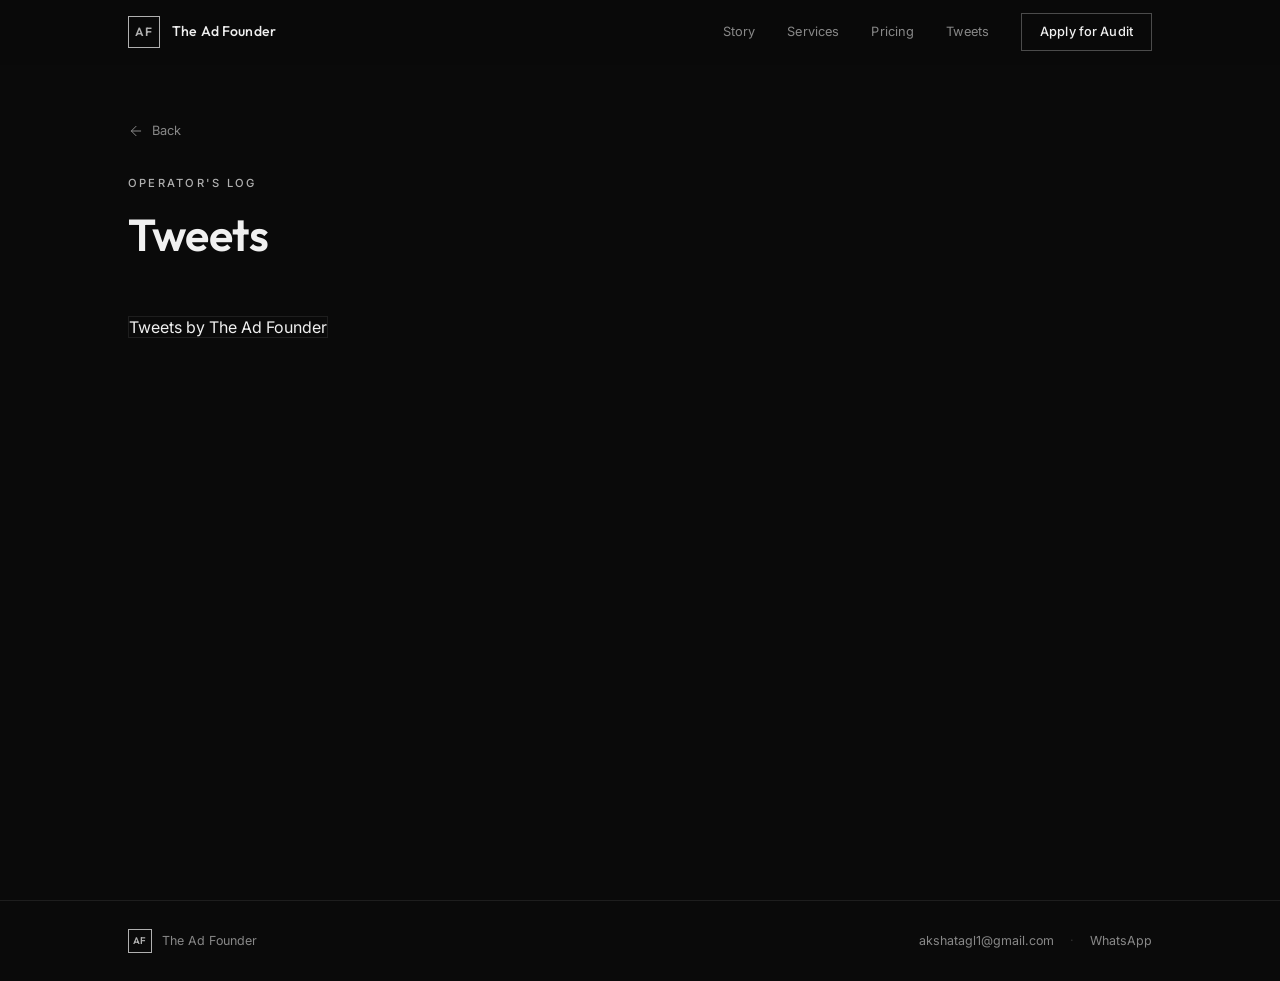
==== tweets.html @ 03f90452 "Add files via upload" ====
<!DOCTYPE html>
<html lang="en">
<head>
    <meta charset="UTF-8">
    <meta name="viewport" content="width=device-width, initial-scale=1.0">
    <title>Tweets — The Ad Founder</title>
    <meta name="description" content="Operator insights on Meta ads, D2C growth, and performance marketing — straight from the trenches.">
    <link rel="preconnect" href="https://fonts.googleapis.com">
    <link rel="preconnect" href="https://fonts.gstatic.com" crossorigin>
    <link href="https://fonts.googleapis.com/css2?family=Inter:wght@300;400;500;600;700&family=Outfit:wght@300;400;500;600;700&display=swap" rel="stylesheet">
    <link rel="stylesheet" href="style.css">
    <style>
        .tweets-page {
            min-height: 100vh;
            padding: 120px 0 100px;
        }

        .tweets-embed {
            max-width: 550px;
            margin-top: 52px;
        }

        .tweets-embed .twitter-timeline {
            border: 1px solid var(--black-border) !important;
        }

        .tweets-back {
            display: inline-flex;
            align-items: center;
            gap: 8px;
            font-size: 0.8rem;
            color: var(--white-muted);
            margin-bottom: 32px;
            transition: color 0.2s ease;
        }

        .tweets-back:hover {
            color: var(--white);
        }
    </style>
</head>
<body>

    <!-- Navigation -->
    <nav class="nav" id="nav">
        <div class="nav-container">
            <a href="index.html" class="nav-logo">
                <span class="logo-af">AF</span>
                <span class="logo-text">The Ad Founder</span>
            </a>
            <div class="nav-links" id="nav-links">
                <a href="index.html#founder">Story</a>
                <a href="index.html#services">Services</a>
                <a href="index.html#pricing">Pricing</a>
                <a href="tweets.html" class="active">Tweets</a>
                <a href="index.html#apply" class="nav-cta">Apply for Audit</a>
            </div>
            <button class="nav-toggle" id="nav-toggle" aria-label="Toggle menu">
                <span></span>
                <span></span>
                <span></span>
            </button>
        </div>
    </nav>

    <!-- Tweets Page -->
    <section class="tweets-page">
        <div class="container">
            <a href="index.html" class="tweets-back">
                <svg width="16" height="16" viewBox="0 0 24 24" fill="none" stroke="currentColor" stroke-width="1.5" stroke-linecap="round" stroke-linejoin="round"><path d="M19 12H5"/><path d="M12 19l-7-7 7-7"/></svg>
                Back
            </a>
            <p class="section-tag">Operator's Log</p>
            <h2 class="section-title">Tweets</h2>
            <div class="tweets-embed">
                <a class="twitter-timeline"
                   data-theme="dark"
                   data-chrome="noheader nofooter noborders transparent"
                   href="https://x.com/ads_by_founder">Tweets by The Ad Founder</a>
            </div>
        </div>
    </section>

    <!-- Footer -->
    <footer class="footer">
        <div class="container footer-inner">
            <div class="footer-left">
                <span class="logo-af logo-af-sm">AF</span>
                <span class="footer-brand">The Ad Founder</span>
            </div>
            <div class="footer-right">
                <a href="mailto:akshatagl1@gmail.com">akshatagl1@gmail.com</a>
                <span class="footer-divider">&middot;</span>
                <a href="https://wa.me/919910093404">WhatsApp</a>
            </div>
        </div>
    </footer>

    <script async src="https://platform.twitter.com/widgets.js" charset="utf-8"></script>
    <script>
        // Nav toggle (mobile)
        const navToggle = document.getElementById('nav-toggle');
        const navLinks = document.getElementById('nav-links');
        if (navToggle) {
            navToggle.addEventListener('click', () => {
                navToggle.classList.toggle('active');
                navLinks.classList.toggle('open');
            });
        }

        // Nav scroll effect
        window.addEventListener('scroll', () => {
            document.getElementById('nav').classList.toggle('scrolled', window.scrollY > 10);
        });
    </script>
</body>
</html>
---- style.css ----
/* ===== RESET & BASE ===== */
*, *::before, *::after {
    margin: 0;
    padding: 0;
    box-sizing: border-box;
}

:root {
    --black: #0a0a0a;
    --black-light: #111111;
    --black-card: #141414;
    --black-border: #1e1e1e;
    --silver: #b0b0b0;
    --silver-light: #d4d4d4;
    --white: #f0f0f0;
    --white-muted: #888888;
    --font-body: 'Inter', -apple-system, BlinkMacSystemFont, sans-serif;
    --font-display: 'Outfit', 'Inter', sans-serif;
}

html {
    scroll-behavior: smooth;
    -webkit-font-smoothing: antialiased;
    -moz-osx-font-smoothing: grayscale;
    overflow-x: hidden;
}

body {
    font-family: var(--font-body);
    background: var(--black);
    color: var(--white);
    line-height: 1.65;
    overflow-x: hidden;
}

a {
    color: inherit;
    text-decoration: none;
}

ul {
    list-style: none;
}

img {
    max-width: 100%;
    display: block;
}

.container {
    max-width: 1080px;
    margin: 0 auto;
    padding: 0 28px;
}

.text-silver {
    color: var(--silver);
}

/* ===== TYPOGRAPHY ===== */
.section-tag {
    font-family: var(--font-body);
    font-size: 0.7rem;
    font-weight: 500;
    letter-spacing: 0.2em;
    text-transform: uppercase;
    color: var(--silver);
    margin-bottom: 16px;
}

.section-title {
    font-family: var(--font-display);
    font-size: clamp(1.85rem, 4.5vw, 2.8rem);
    font-weight: 600;
    line-height: 1.2;
    letter-spacing: -0.01em;
    margin-bottom: 52px;
    color: var(--white);
    overflow-wrap: break-word;
}

.section-title br {
    display: none;
}

@media (min-width: 769px) {
    .section-title br {
        display: block;
    }
}

/* ===== NAVIGATION ===== */
.nav {
    position: fixed;
    top: 0;
    left: 0;
    right: 0;
    z-index: 1000;
    background: rgba(10, 10, 10, 0.85);
    backdrop-filter: blur(24px);
    -webkit-backdrop-filter: blur(24px);
    border-bottom: 1px solid transparent;
    transition: border-color 0.3s ease;
}

.nav.scrolled {
    border-bottom-color: var(--black-border);
}

.nav-container {
    max-width: 1080px;
    margin: 0 auto;
    padding: 0 28px;
    height: 64px;
    display: flex;
    align-items: center;
    justify-content: space-between;
}

.nav-logo {
    display: flex;
    align-items: center;
    gap: 12px;
}

.logo-af {
    display: inline-flex;
    align-items: center;
    justify-content: center;
    width: 32px;
    height: 32px;
    border: 1px solid var(--silver);
    font-family: var(--font-display);
    font-size: 0.75rem;
    font-weight: 600;
    letter-spacing: 0.05em;
    color: var(--silver);
}

.logo-text {
    font-family: var(--font-display);
    font-size: 0.88rem;
    font-weight: 500;
    letter-spacing: 0.01em;
    color: var(--white);
}

.nav-links {
    display: flex;
    align-items: center;
    gap: 32px;
}

.nav-links a {
    font-size: 0.8rem;
    font-weight: 400;
    color: var(--white-muted);
    transition: color 0.2s ease;
    letter-spacing: 0.01em;
}

.nav-links a:hover {
    color: var(--white);
}

.nav-cta {
    padding: 7px 18px !important;
    border: 1px solid rgba(176, 176, 176, 0.4);
    color: var(--white) !important;
    font-weight: 500 !important;
    transition: all 0.2s ease !important;
}

.nav-cta:hover {
    background: var(--white);
    color: var(--black) !important;
    border-color: var(--white) !important;
}

.nav-toggle {
    display: none;
    flex-direction: column;
    gap: 5px;
    background: none;
    border: none;
    cursor: pointer;
    padding: 4px;
}

.nav-toggle span {
    display: block;
    width: 20px;
    height: 1.5px;
    background: var(--white);
    transition: all 0.3s ease;
}

/* ===== HERO ===== */
.hero {
    min-height: 100vh;
    display: flex;
    align-items: center;
    padding: 120px 0 100px;
    position: relative;
}

.hero::before {
    content: '';
    position: absolute;
    top: 0;
    left: 50%;
    transform: translateX(-50%);
    width: 600px;
    height: 600px;
    background: radial-gradient(circle, rgba(176, 176, 176, 0.025) 0%, transparent 70%);
    pointer-events: none;
}

.hero::after {
    content: '';
    position: absolute;
    top: var(--glow-y, -200px);
    left: var(--glow-x, -200px);
    width: 400px;
    height: 400px;
    background: radial-gradient(circle, rgba(176, 176, 176, 0.04) 0%, transparent 60%);
    transform: translate(-50%, -50%);
    pointer-events: none;
    transition: opacity 0.3s ease;
    opacity: 0.6;
}

.hero-container {
    width: 100%;
    max-width: 1080px;
    margin: 0 auto;
    padding: 0 28px;
}

.hero-tag {
    font-family: var(--font-body);
    font-size: 0.7rem;
    font-weight: 500;
    letter-spacing: 0.25em;
    text-transform: uppercase;
    color: var(--silver);
    margin-bottom: 28px;
}

.hero-title {
    font-family: var(--font-display);
    font-size: clamp(2.2rem, 5.5vw, 3.8rem);
    font-weight: 600;
    line-height: 1.15;
    letter-spacing: -0.015em;
    margin-bottom: 24px;
    color: var(--white);
    overflow-wrap: break-word;
}

.hero-title br {
    display: none;
}

@media (min-width: 769px) {
    .hero-title br {
        display: block;
    }
}

.hero-sub {
    font-size: 1.05rem;
    line-height: 1.75;
    color: var(--white-muted);
    max-width: 540px;
    width: 100%;
    margin-bottom: 52px;
    overflow-wrap: break-word;
}

.hero-stats {
    display: flex;
    align-items: center;
    gap: 32px;
    margin-bottom: 52px;
    flex-wrap: wrap;
}

.stat {
    display: flex;
    flex-direction: column;
}

.stat-number {
    font-family: var(--font-display);
    font-size: 2rem;
    font-weight: 600;
    color: var(--silver-light);
    line-height: 1;
    letter-spacing: -0.02em;
}

.stat-label {
    font-size: 0.72rem;
    color: var(--white-muted);
    margin-top: 6px;
    letter-spacing: 0.02em;
}

.stat-divider {
    width: 1px;
    height: 36px;
    background: var(--black-border);
}

/* ===== BUTTONS ===== */
.btn {
    display: inline-block;
    font-family: var(--font-body);
    font-size: 0.85rem;
    font-weight: 500;
    letter-spacing: 0.015em;
    cursor: pointer;
    transition: all 0.25s ease;
}

.btn-primary {
    padding: 13px 32px;
    background: var(--white);
    color: var(--black);
    border: none;
}

.btn-primary:hover {
    background: var(--silver-light);
    transform: translateY(-1px);
}

.btn-large {
    padding: 16px 44px;
    font-size: 0.9rem;
}

/* ===== FOUNDER ===== */
.founder {
    padding: 148px 0;
    border-top: 1px solid var(--black-border);
}

.founder-grid {
    display: grid;
    grid-template-columns: 300px 1fr;
    gap: 72px;
    align-items: start;
}

.founder-photo-wrap {
    position: sticky;
    top: 96px;
}

.founder-photo {
    width: 100%;
    aspect-ratio: 3 / 4;
    overflow: hidden;
    border: 1px solid var(--black-border);
    background: var(--black-card);
}

.founder-photo img {
    width: 100%;
    height: 100%;
    object-fit: cover;
    object-position: center top;
    filter: grayscale(30%) contrast(1.05);
}

.founder-name-card {
    margin-top: 20px;
    display: flex;
    flex-direction: column;
    gap: 3px;
}

.founder-name {
    font-family: var(--font-display);
    font-size: 1rem;
    font-weight: 600;
    color: var(--white);
}

.founder-label {
    font-size: 0.72rem;
    color: var(--white-muted);
    letter-spacing: 0.03em;
}

.founder-text {
    padding-top: 4px;
}

.founder-text p {
    font-size: 0.95rem;
    color: var(--white-muted);
    line-height: 1.85;
    margin-bottom: 22px;
    max-width: 520px;
}

.founder-text p:last-of-type {
    margin-bottom: 0;
}

.founder-closing {
    color: var(--silver-light) !important;
    font-weight: 500;
}

/* ===== SERVICES ===== */
.services {
    padding: 148px 0;
    border-top: 1px solid var(--black-border);
}

.services-grid {
    display: grid;
    grid-template-columns: repeat(3, 1fr);
    gap: 20px;
}

.service-card {
    padding: 36px 28px;
    border: 1px solid var(--black-border);
    background: var(--black-card);
    transition: border-color 0.3s ease;
    display: flex;
    flex-direction: column;
}

.service-card:hover {
    border-color: rgba(176, 176, 176, 0.2);
}

.service-num {
    font-family: var(--font-display);
    font-size: 0.8rem;
    font-weight: 500;
    color: var(--silver);
    margin-bottom: 20px;
    letter-spacing: 0.05em;
}

.service-title {
    font-family: var(--font-display);
    font-size: 1.15rem;
    font-weight: 600;
    margin-bottom: 20px;
    color: var(--white);
    letter-spacing: -0.01em;
}

.service-list {
    flex: 1;
    margin-bottom: 20px;
}

.service-list li {
    font-size: 0.85rem;
    color: var(--white-muted);
    padding: 7px 0;
    border-bottom: 1px solid rgba(255, 255, 255, 0.03);
    padding-left: 14px;
    position: relative;
    line-height: 1.5;
}

.service-list li::before {
    content: '';
    position: absolute;
    left: 0;
    top: 50%;
    width: 3px;
    height: 3px;
    border-radius: 50%;
    background: var(--silver);
    opacity: 0.4;
}

.service-list li:last-child {
    border-bottom: none;
}

.service-note {
    font-size: 0.8rem;
    color: var(--silver);
    font-style: italic;
    padding-top: 16px;
    border-top: 1px solid var(--black-border);
    line-height: 1.55;
}

/* ===== WHY ME ===== */
.why {
    padding: 148px 0;
    border-top: 1px solid var(--black-border);
}

.why-grid {
    display: grid;
    grid-template-columns: 1fr 1fr;
    gap: 20px;
}

.why-card {
    padding: 32px 28px;
    border: 1px solid var(--black-border);
    background: var(--black-card);
    transition: border-color 0.3s ease;
}

.why-card:hover {
    border-color: rgba(176, 176, 176, 0.2);
}

.why-icon {
    color: var(--silver);
    margin-bottom: 16px;
    opacity: 0.7;
}

.why-card h3 {
    font-family: var(--font-display);
    font-size: 1.05rem;
    font-weight: 600;
    margin-bottom: 10px;
    color: var(--white);
    letter-spacing: -0.01em;
}

.why-card p {
    font-size: 0.88rem;
    color: var(--white-muted);
    line-height: 1.7;
}

/* ===== PROCESS ===== */
.process {
    padding: 148px 0;
    border-top: 1px solid var(--black-border);
}

.process-grid {
    display: grid;
    grid-template-columns: 1fr auto 1fr auto 1fr auto 1fr;
    gap: 0;
    align-items: start;
}

.process-step {
    padding: 32px 24px;
    border: 1px solid var(--black-border);
    background: var(--black-card);
    transition: border-color 0.3s ease;
}

.process-step:hover {
    border-color: rgba(176, 176, 176, 0.2);
}

.process-num {
    font-family: var(--font-display);
    font-size: 0.75rem;
    font-weight: 500;
    color: var(--silver);
    margin-bottom: 16px;
    letter-spacing: 0.05em;
}

.process-step h3 {
    font-family: var(--font-display);
    font-size: 1.05rem;
    font-weight: 600;
    margin-bottom: 10px;
    color: var(--white);
    letter-spacing: -0.01em;
}

.process-step p {
    font-size: 0.85rem;
    color: var(--white-muted);
    line-height: 1.7;
}

.process-connector {
    width: 32px;
    display: flex;
    align-items: center;
    justify-content: center;
    align-self: center;
    position: relative;
}

.process-connector::after {
    content: '';
    width: 100%;
    height: 1px;
    background: var(--silver);
    opacity: 0.3;
}

/* ===== PRICING ===== */
.pricing {
    padding: 148px 0;
    border-top: 1px solid var(--black-border);
}

.pricing-sub {
    font-size: 0.9rem;
    color: var(--white-muted);
    margin-top: -36px;
    margin-bottom: 52px;
    max-width: 560px;
    line-height: 1.75;
}

.pricing-table-wrap {
    border: 1px solid var(--black-border);
    background: var(--black-card);
    overflow: hidden;
    margin-bottom: 20px;
}

.pricing-table {
    width: 100%;
    border-collapse: collapse;
}

.pricing-table th {
    text-align: left;
    padding: 18px 28px;
    font-size: 0.7rem;
    font-weight: 500;
    letter-spacing: 0.15em;
    text-transform: uppercase;
    color: var(--silver);
    background: rgba(255, 255, 255, 0.015);
    border-bottom: 1px solid var(--black-border);
}

.pricing-table td {
    padding: 18px 28px;
    font-size: 0.9rem;
    color: var(--white-muted);
    border-bottom: 1px solid rgba(255, 255, 255, 0.025);
}

.pricing-table tr:last-child td {
    border-bottom: none;
}

.pricing-table td strong {
    color: var(--white);
    font-weight: 600;
}

.fee-note {
    font-size: 0.78rem;
    color: var(--white-muted);
    opacity: 0.6;
    margin-left: 4px;
}

.pricing-includes {
    font-size: 0.82rem;
    color: var(--silver);
    font-style: italic;
}

/* ===== FIT ===== */
.fit {
    padding: 148px 0;
    border-top: 1px solid var(--black-border);
}

.fit-grid {
    display: grid;
    grid-template-columns: 1fr 1fr;
    gap: 20px;
}

.fit-col {
    padding: 36px 28px;
    border: 1px solid var(--black-border);
    background: var(--black-card);
}

.fit-heading {
    font-family: var(--font-display);
    font-size: 1.05rem;
    font-weight: 600;
    margin-bottom: 20px;
    color: var(--white);
    letter-spacing: -0.01em;
}

.fit-yes .fit-heading {
    color: var(--silver-light);
}

.fit-col ul li {
    font-size: 0.88rem;
    color: var(--white-muted);
    padding: 9px 0;
    padding-left: 20px;
    position: relative;
    border-bottom: 1px solid rgba(255, 255, 255, 0.025);
    line-height: 1.55;
}

.fit-col ul li:last-child {
    border-bottom: none;
}

.fit-yes ul li::before {
    content: '';
    position: absolute;
    left: 2px;
    top: 16px;
    width: 6px;
    height: 3px;
    border-left: 1.5px solid var(--silver);
    border-bottom: 1.5px solid var(--silver);
    transform: rotate(-45deg);
}

.fit-no ul li::before {
    content: '';
    position: absolute;
    left: 2px;
    top: 17px;
    width: 8px;
    height: 1px;
    background: var(--white-muted);
    opacity: 0.3;
}

/* ===== VIDEO ===== */
.video {
    padding: 148px 0;
    border-top: 1px solid var(--black-border);
}

.video-wrap {
    margin-bottom: 56px;
    display: flex;
    justify-content: center;
}

.video-embed {
    width: 100%;
    max-width: 400px;
    aspect-ratio: 9 / 16;
    border: 1px solid var(--black-border);
    background: var(--black-card);
    overflow: hidden;
}

.video-embed iframe {
    width: 100%;
    height: 100%;
    display: block;
}

.video-levers {
    display: grid;
    grid-template-columns: repeat(3, 1fr);
    gap: 20px;
}

.video-lever {
    display: flex;
    gap: 16px;
    padding: 28px 24px;
    border: 1px solid var(--black-border);
    background: var(--black-card);
    transition: border-color 0.3s ease;
}

.video-lever:hover {
    border-color: rgba(176, 176, 176, 0.2);
}

.video-lever-num {
    font-family: var(--font-display);
    font-size: 0.75rem;
    font-weight: 500;
    color: var(--silver);
    letter-spacing: 0.05em;
    flex-shrink: 0;
    padding-top: 2px;
}

.video-lever h3 {
    font-family: var(--font-display);
    font-size: 0.95rem;
    font-weight: 600;
    color: var(--white);
    margin-bottom: 6px;
    letter-spacing: -0.01em;
}

.video-lever p {
    font-size: 0.82rem;
    color: var(--white-muted);
    line-height: 1.6;
}

/* ===== APPLY FORM ===== */
.apply {
    padding: 148px 0;
    border-top: 1px solid var(--black-border);
    position: relative;
}

.apply-sub {
    font-size: 0.9rem;
    color: var(--white-muted);
    margin-top: -36px;
    margin-bottom: 52px;
    max-width: 560px;
    line-height: 1.75;
}

.apply-form {
    max-width: 640px;
    margin-bottom: 52px;
}

.form-row {
    display: grid;
    grid-template-columns: 1fr 1fr;
    gap: 20px;
    margin-bottom: 20px;
}

.form-group {
    display: flex;
    flex-direction: column;
    gap: 8px;
}

.form-full {
    margin-bottom: 20px;
}

.form-half {
    max-width: 310px;
    margin-bottom: 28px;
}

.form-group label {
    font-size: 0.8rem;
    font-weight: 500;
    color: var(--silver-light);
    letter-spacing: 0.01em;
}

.required {
    color: var(--silver);
    opacity: 0.6;
}

.form-group input,
.form-group select,
.form-group textarea {
    font-family: var(--font-body);
    font-size: 0.88rem;
    color: var(--white);
    background: var(--black-card);
    border: 1px solid var(--black-border);
    padding: 12px 16px;
    outline: none;
    transition: border-color 0.2s ease;
    -webkit-appearance: none;
    border-radius: 0;
}

.form-group input::placeholder,
.form-group textarea::placeholder {
    color: var(--white-muted);
    opacity: 0.4;
}

.form-group input:focus,
.form-group select:focus,
.form-group textarea:focus {
    border-color: var(--silver);
}

.form-group select {
    cursor: pointer;
    background-image: url("data:image/svg+xml,%3Csvg width='10' height='6' viewBox='0 0 10 6' fill='none' xmlns='http://www.w3.org/2000/svg'%3E%3Cpath d='M1 1l4 4 4-4' stroke='%23888888' stroke-width='1.5' stroke-linecap='round' stroke-linejoin='round'/%3E%3C/svg%3E");
    background-repeat: no-repeat;
    background-position: right 16px center;
    padding-right: 40px;
}

.form-group select option {
    background: var(--black-card);
    color: var(--white);
}

.form-group textarea {
    resize: vertical;
    min-height: 80px;
    line-height: 1.6;
}

.form-submit {
    border: none;
    font-family: var(--font-body);
    width: auto;
}

.form-submit:disabled {
    opacity: 0.5;
    cursor: not-allowed;
    transform: none !important;
}

/* Error state */
.form-errors {
    max-width: 640px;
    padding: 16px 20px;
    margin-bottom: 20px;
    border: 1px solid #6b2b2b;
    background: #1a0a0a;
    border-radius: 4px;
}

.form-errors p {
    color: #e8a0a0;
    font-size: 0.88rem;
    line-height: 1.7;
    margin: 0;
}

/* Success state */
.form-success {
    max-width: 640px;
    padding: 56px 36px;
    border: 1px solid var(--black-border);
    background: var(--black-card);
    text-align: center;
    margin-bottom: 52px;
}

.success-icon {
    color: var(--silver-light);
    margin-bottom: 20px;
}

.form-success h3 {
    font-family: var(--font-display);
    font-size: 1.3rem;
    font-weight: 600;
    color: var(--white);
    margin-bottom: 10px;
}

.form-success p {
    font-size: 0.9rem;
    color: var(--white-muted);
    line-height: 1.7;
}

.apply-steps {
    display: flex;
    gap: 40px;
    margin-bottom: 8px;
}

.cta-step {
    display: flex;
    align-items: center;
    gap: 10px;
    font-size: 0.8rem;
    color: var(--white-muted);
}

.cta-step-num {
    display: inline-flex;
    align-items: center;
    justify-content: center;
    width: 22px;
    height: 22px;
    border: 1px solid var(--black-border);
    font-family: var(--font-display);
    font-size: 0.68rem;
    font-weight: 500;
    color: var(--silver);
    flex-shrink: 0;
}

.cta-note {
    font-size: 0.75rem;
    color: var(--white-muted);
    opacity: 0.45;
    margin-top: 28px;
}

/* ===== FOOTER ===== */
.footer {
    padding: 28px 0;
    border-top: 1px solid var(--black-border);
}

.footer-inner {
    display: flex;
    align-items: center;
    justify-content: space-between;
}

.footer-left {
    display: flex;
    align-items: center;
    gap: 10px;
}

.logo-af-sm {
    width: 24px;
    height: 24px;
    font-size: 0.6rem;
}

.footer-brand {
    font-size: 0.78rem;
    color: var(--white-muted);
}

.footer-right {
    display: flex;
    align-items: center;
    gap: 16px;
    font-size: 0.78rem;
    color: var(--white-muted);
}

.footer-right a {
    transition: color 0.2s ease;
}

.footer-right a:hover {
    color: var(--white);
}

.footer-divider {
    opacity: 0.3;
}

/* ===== ANIMATIONS ===== */

/* Fade up (default for most elements) */
.fade-up {
    opacity: 0;
    transform: translateY(28px);
    transition: opacity 0.7s cubic-bezier(0.16, 1, 0.3, 1), transform 0.7s cubic-bezier(0.16, 1, 0.3, 1);
}

.fade-up.visible {
    opacity: 1;
    transform: translateY(0);
}

/* Hero line-by-line reveal */
.hero-line {
    display: inline-block;
    opacity: 0;
    transform: translateY(40px);
    transition: opacity 0.8s cubic-bezier(0.16, 1, 0.3, 1), transform 0.8s cubic-bezier(0.16, 1, 0.3, 1);
}

.hero-line.visible {
    opacity: 1;
    transform: translateY(0);
}

/* Founder photo curtain reveal */
.founder-photo {
    clip-path: inset(100% 0 0 0);
    transition: clip-path 1.2s cubic-bezier(0.16, 1, 0.3, 1);
}

.founder-photo.revealed,
.founder-photo.no-animate {
    clip-path: inset(0 0 0 0);
}

/* Card hover lift + glow */
.service-card,
.why-card,
.process-step,
.fit-col,
.video-lever {
    transition: border-color 0.3s ease, transform 0.3s ease, box-shadow 0.3s ease;
}

.service-card:hover,
.why-card:hover,
.process-step:hover,
.video-lever:hover {
    transform: translateY(-3px);
    box-shadow: 0 8px 32px rgba(0, 0, 0, 0.3);
}

/* Process connector draw-in */
.process-connector::after {
    transform: scaleX(0);
    transform-origin: left;
    transition: transform 0.6s cubic-bezier(0.16, 1, 0.3, 1);
}

.process-connector.drawn::after {
    transform: scaleX(1);
}


/* Stat number glow on count */
.stat-number {
    transition: color 0.3s ease;
}

.stat-number.counted {
    color: var(--white);
    text-shadow: 0 0 20px rgba(212, 212, 212, 0.15);
    transition: color 0.6s ease, text-shadow 1.5s ease;
}

/* Button hover ripple */
.btn-primary {
    position: relative;
    overflow: hidden;
}

.btn-primary::after {
    content: '';
    position: absolute;
    top: 50%;
    left: 50%;
    width: 0;
    height: 0;
    background: rgba(176, 176, 176, 0.3);
    border-radius: 50%;
    transform: translate(-50%, -50%);
    transition: width 0.5s ease, height 0.5s ease, opacity 0.5s ease;
    opacity: 0;
}

.btn-primary:hover::after {
    width: 300px;
    height: 300px;
    opacity: 1;
}

/* Pricing table row highlight on hover */
.pricing-table tbody tr {
    transition: background 0.2s ease;
}

.pricing-table tbody tr:hover {
    background: rgba(255, 255, 255, 0.015);
}

/* Nav logo subtle hover */
.nav-logo .logo-af {
    transition: border-color 0.3s ease, color 0.3s ease;
}

.nav-logo:hover .logo-af {
    border-color: var(--white);
    color: var(--white);
}

/* ===== RESPONSIVE ===== */
@media (max-width: 768px) {
    .nav-links {
        position: fixed;
        top: 0;
        right: -100%;
        width: 280px;
        height: 100vh;
        background: var(--black-light);
        flex-direction: column;
        align-items: flex-start;
        padding: 100px 28px 28px;
        gap: 20px;
        transition: right 0.3s ease;
        border-left: 1px solid var(--black-border);
    }

    .nav-links.open {
        right: 0;
    }

    .nav-toggle {
        display: flex;
    }

    .nav-toggle.active span:nth-child(1) {
        transform: rotate(45deg) translate(4px, 4px);
    }

    .nav-toggle.active span:nth-child(2) {
        opacity: 0;
    }

    .nav-toggle.active span:nth-child(3) {
        transform: rotate(-45deg) translate(4px, -4px);
    }

    .hero {
        min-height: auto;
        padding: 120px 0 72px;
    }

    .hero-title {
        font-size: clamp(1.8rem, 7.5vw, 2.6rem);
    }

    .hero-stats {
        gap: 20px;
    }

    .stat-number {
        font-size: 1.5rem;
    }

    .stat-divider {
        height: 28px;
    }

    .founder-grid {
        grid-template-columns: 1fr;
        gap: 40px;
    }

    .founder-photo-wrap {
        position: static;
        max-width: 260px;
    }

    .founder-text p {
        max-width: 100%;
    }

    .services-grid {
        grid-template-columns: 1fr;
    }

    .why-grid {
        grid-template-columns: 1fr;
    }

    .process-grid {
        grid-template-columns: 1fr;
        gap: 12px;
    }

    .process-connector {
        width: auto;
        height: 12px;
    }

    .process-connector::after {
        width: 1px;
        height: 100%;
        transform-origin: top;
    }

    .fit-grid {
        grid-template-columns: 1fr;
    }

    .video-levers {
        grid-template-columns: 1fr;
    }

    .pricing-table th,
    .pricing-table td {
        padding: 14px 18px;
        font-size: 0.85rem;
    }

    .footer-inner {
        flex-direction: column;
        gap: 14px;
        text-align: center;
    }

    .section-title {
        margin-bottom: 36px;
    }

    .founder,
    .services,
    .why,
    .process,
    .pricing,
    .fit,
    .video,
    .apply {
        padding: 96px 0;
    }

    .form-row {
        grid-template-columns: 1fr;
        gap: 16px;
    }

    .form-half {
        max-width: 100%;
    }

    .apply-steps {
        flex-direction: column;
        gap: 12px;
    }

    .nav-cta {
        width: 100%;
        text-align: center;
    }

    .cta-steps {
        flex-direction: column;
        gap: 12px;
        align-items: center;
    }

    .video-embed {
        max-width: 320px;
    }
}

@media (max-width: 480px) {
    .hero-stats {
        display: grid;
        grid-template-columns: 1fr 1fr;
        gap: 24px;
    }

    .stat-divider {
        display: none;
    }

    .btn-large {
        padding: 14px 28px;
        font-size: 0.88rem;
        width: 100%;
        text-align: center;
    }

    .founder-photo-wrap {
        max-width: 220px;
    }
}
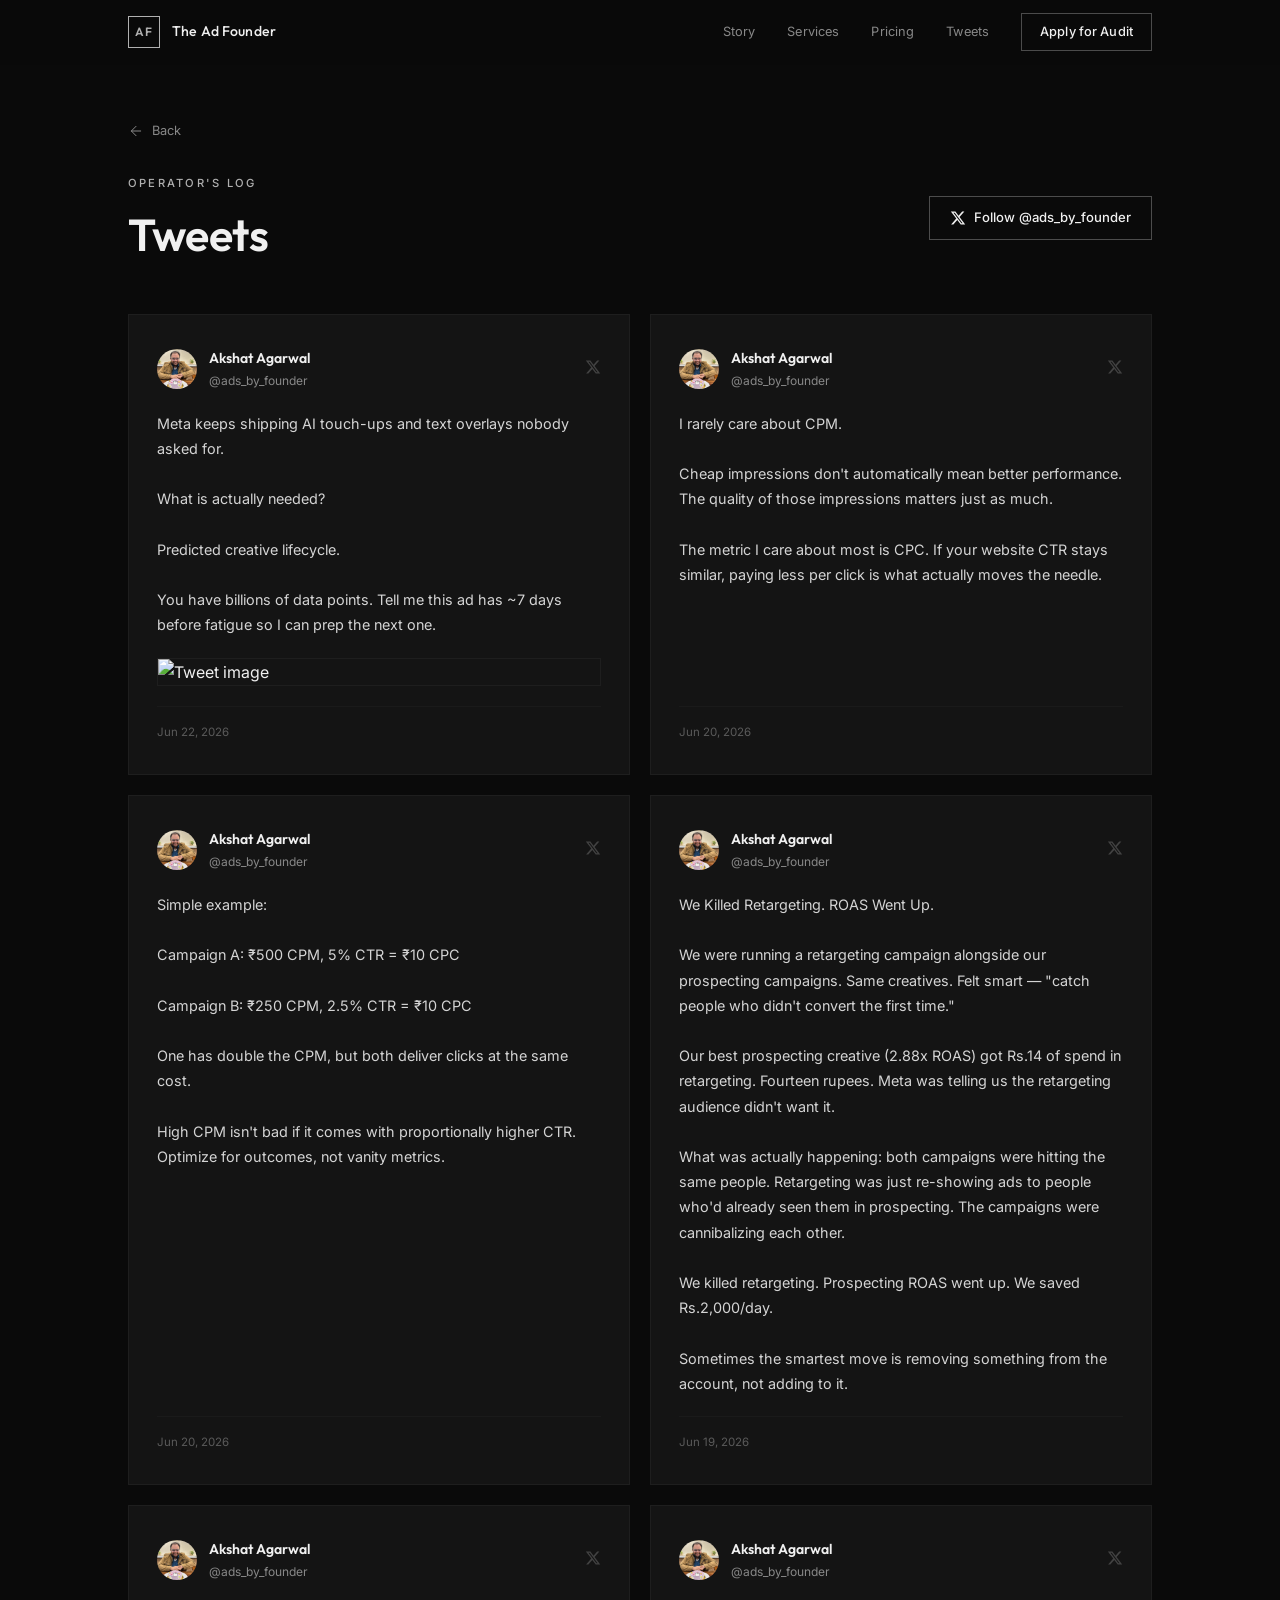
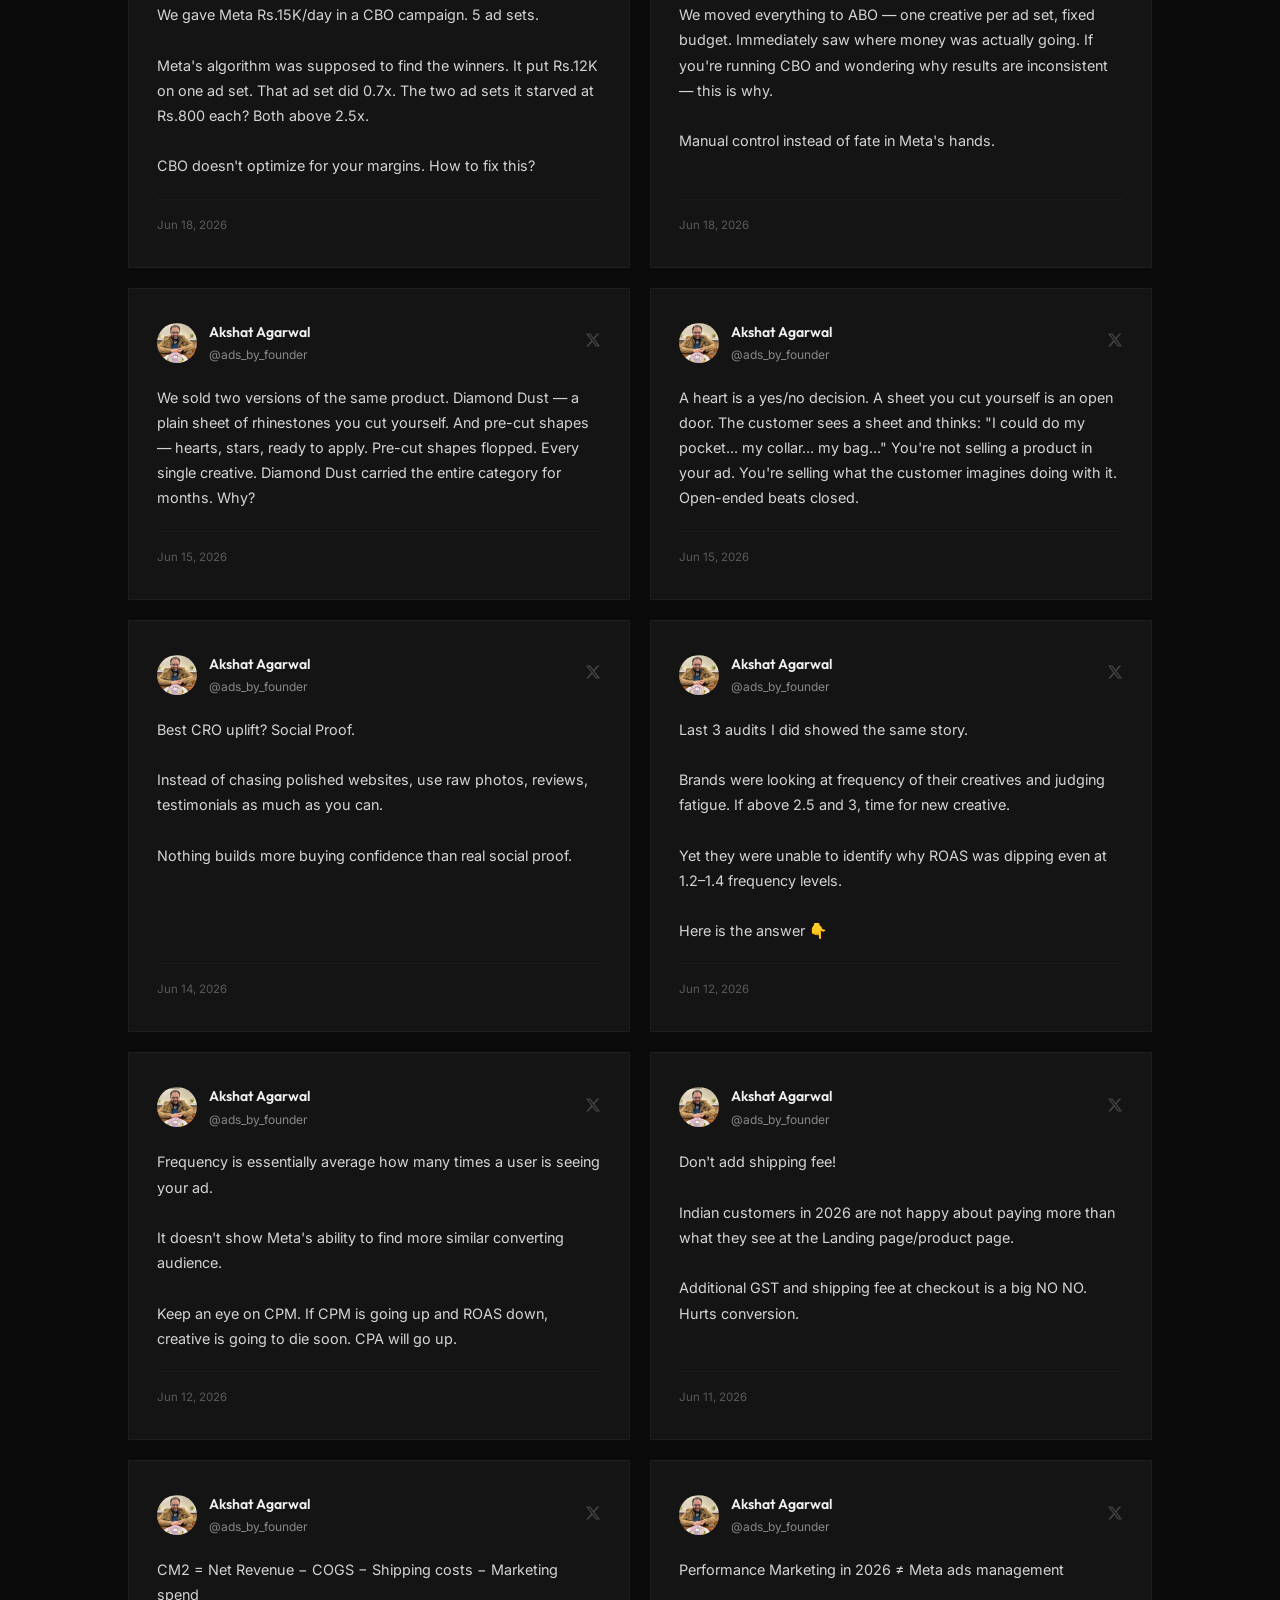
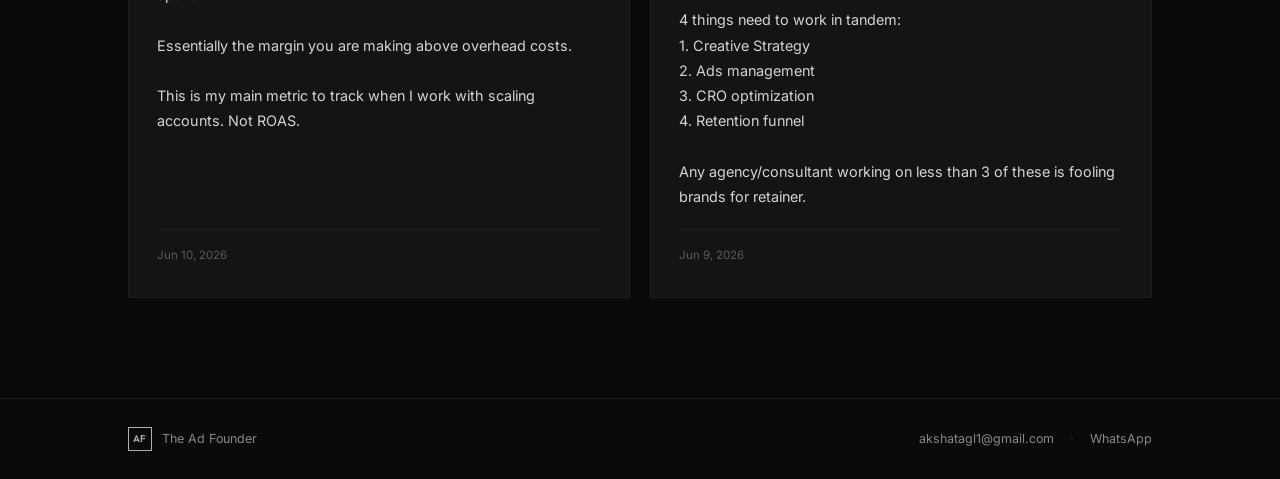
==== commit 4fa43198: "Add files via upload" ====
--- a/tweets.html
+++ b/tweets.html
@@ -15,13 +15,140 @@
             padding: 120px 0 100px;
         }
 
-        .tweets-embed {
-            max-width: 550px;
-            margin-top: 52px;
-        }
-
-        .tweets-embed .twitter-timeline {
-            border: 1px solid var(--black-border) !important;
+        .tweets-header {
+            display: flex;
+            align-items: center;
+            justify-content: space-between;
+            flex-wrap: wrap;
+            gap: 16px;
+            margin-bottom: 52px;
+        }
+
+        .tweets-header-left .section-tag {
+            margin-bottom: 16px;
+        }
+
+        .tweets-header-left .section-title {
+            margin-bottom: 0;
+        }
+
+        .tweets-follow {
+            display: inline-flex;
+            align-items: center;
+            gap: 8px;
+            padding: 10px 20px;
+            border: 1px solid rgba(176, 176, 176, 0.4);
+            font-size: 0.82rem;
+            font-weight: 500;
+            color: var(--white);
+            transition: all 0.2s ease;
+        }
+
+        .tweets-follow:hover {
+            background: var(--white);
+            color: var(--black);
+            border-color: var(--white);
+        }
+
+        .tweets-follow svg {
+            width: 16px;
+            height: 16px;
+        }
+
+        .tweets-grid {
+            display: grid;
+            grid-template-columns: 1fr 1fr;
+            gap: 20px;
+            max-width: 100%;
+        }
+
+        .tweet-card {
+            padding: 32px 28px;
+            border: 1px solid var(--black-border);
+            background: var(--black-card);
+            transition: border-color 0.3s ease, transform 0.3s ease;
+            display: flex;
+            flex-direction: column;
+        }
+
+        .tweet-card:hover {
+            border-color: rgba(176, 176, 176, 0.2);
+            transform: translateY(-2px);
+        }
+
+        .tweet-card-header {
+            display: flex;
+            align-items: center;
+            gap: 12px;
+            margin-bottom: 20px;
+        }
+
+        .tweet-avatar {
+            width: 40px;
+            height: 40px;
+            border-radius: 50%;
+            overflow: hidden;
+            flex-shrink: 0;
+            background: var(--black-light);
+        }
+
+        .tweet-avatar img {
+            width: 100%;
+            height: 100%;
+            object-fit: cover;
+        }
+
+        .tweet-author-info {
+            display: flex;
+            flex-direction: column;
+            gap: 1px;
+        }
+
+        .tweet-author-name {
+            font-family: var(--font-display);
+            font-size: 0.88rem;
+            font-weight: 600;
+            color: var(--white);
+        }
+
+        .tweet-author-handle {
+            font-size: 0.75rem;
+            color: var(--white-muted);
+        }
+
+        .tweet-x-icon {
+            margin-left: auto;
+            color: var(--white-muted);
+            opacity: 0.4;
+        }
+
+        .tweet-body {
+            flex: 1;
+            font-size: 0.9rem;
+            color: var(--silver-light);
+            line-height: 1.75;
+            white-space: pre-line;
+            margin-bottom: 20px;
+        }
+
+        .tweet-image {
+            margin-bottom: 20px;
+            border: 1px solid var(--black-border);
+            overflow: hidden;
+        }
+
+        .tweet-image img {
+            width: 100%;
+            display: block;
+        }
+
+        .tweet-date {
+            font-size: 0.72rem;
+            color: var(--white-muted);
+            opacity: 0.6;
+            padding-top: 16px;
+            border-top: 1px solid var(--black-border);
+            margin-top: auto;
         }
 
         .tweets-back {
@@ -36,6 +163,21 @@
 
         .tweets-back:hover {
             color: var(--white);
+        }
+
+        @media (max-width: 768px) {
+            .tweets-page {
+                padding: 120px 0 72px;
+            }
+
+            .tweets-grid {
+                grid-template-columns: 1fr;
+            }
+
+            .tweets-header {
+                flex-direction: column;
+                align-items: flex-start;
+            }
         }
     </style>
 </head>
@@ -52,7 +194,7 @@
                 <a href="index.html#founder">Story</a>
                 <a href="index.html#services">Services</a>
                 <a href="index.html#pricing">Pricing</a>
-                <a href="tweets.html" class="active">Tweets</a>
+                <a href="tweets.html">Tweets</a>
                 <a href="index.html#apply" class="nav-cta">Apply for Audit</a>
             </div>
             <button class="nav-toggle" id="nav-toggle" aria-label="Toggle menu">
@@ -70,14 +212,19 @@
                 <svg width="16" height="16" viewBox="0 0 24 24" fill="none" stroke="currentColor" stroke-width="1.5" stroke-linecap="round" stroke-linejoin="round"><path d="M19 12H5"/><path d="M12 19l-7-7 7-7"/></svg>
                 Back
             </a>
-            <p class="section-tag">Operator's Log</p>
-            <h2 class="section-title">Tweets</h2>
-            <div class="tweets-embed">
-                <a class="twitter-timeline"
-                   data-theme="dark"
-                   data-chrome="noheader nofooter noborders transparent"
-                   href="https://x.com/ads_by_founder">Tweets by The Ad Founder</a>
-            </div>
+
+            <div class="tweets-header">
+                <div class="tweets-header-left">
+                    <p class="section-tag">Operator's Log</p>
+                    <h2 class="section-title">Tweets</h2>
+                </div>
+                <a href="https://x.com/ads_by_founder" target="_blank" class="tweets-follow">
+                    <svg viewBox="0 0 24 24" fill="currentColor"><path d="M18.244 2.25h3.308l-7.227 8.26 8.502 11.24H16.17l-5.214-6.817L4.99 21.75H1.68l7.73-8.835L1.254 2.25H8.08l4.713 6.231zm-1.161 17.52h1.833L7.084 4.126H5.117z"/></svg>
+                    Follow @ads_by_founder
+                </a>
+            </div>
+
+            <div class="tweets-grid" id="tweets-grid"></div>
         </div>
     </section>
 
@@ -96,8 +243,40 @@
         </div>
     </footer>
 
-    <script async src="https://platform.twitter.com/widgets.js" charset="utf-8"></script>
+    <script src="tweets-data.js"></script>
     <script>
+        // Render tweets
+        const grid = document.getElementById('tweets-grid');
+
+        TWEETS.forEach(tweet => {
+            const card = document.createElement('div');
+            card.className = 'tweet-card';
+
+            const imageHTML = tweet.image
+                ? `<div class="tweet-image"><img src="${tweet.image}" alt="Tweet image" loading="lazy"></div>`
+                : '';
+
+            card.innerHTML = `
+                <div class="tweet-card-header">
+                    <div class="tweet-avatar">
+                        <img src="founder.jpg" alt="Akshat Agarwal">
+                    </div>
+                    <div class="tweet-author-info">
+                        <span class="tweet-author-name">Akshat Agarwal</span>
+                        <span class="tweet-author-handle">@ads_by_founder</span>
+                    </div>
+                    <div class="tweet-x-icon">
+                        <svg width="16" height="16" viewBox="0 0 24 24" fill="currentColor"><path d="M18.244 2.25h3.308l-7.227 8.26 8.502 11.24H16.17l-5.214-6.817L4.99 21.75H1.68l7.73-8.835L1.254 2.25H8.08l4.713 6.231zm-1.161 17.52h1.833L7.084 4.126H5.117z"/></svg>
+                    </div>
+                </div>
+                <div class="tweet-body">${tweet.text}</div>
+                ${imageHTML}
+                <div class="tweet-date">${tweet.date}</div>
+            `;
+
+            grid.appendChild(card);
+        });
+
         // Nav toggle (mobile)
         const navToggle = document.getElementById('nav-toggle');
         const navLinks = document.getElementById('nav-links');
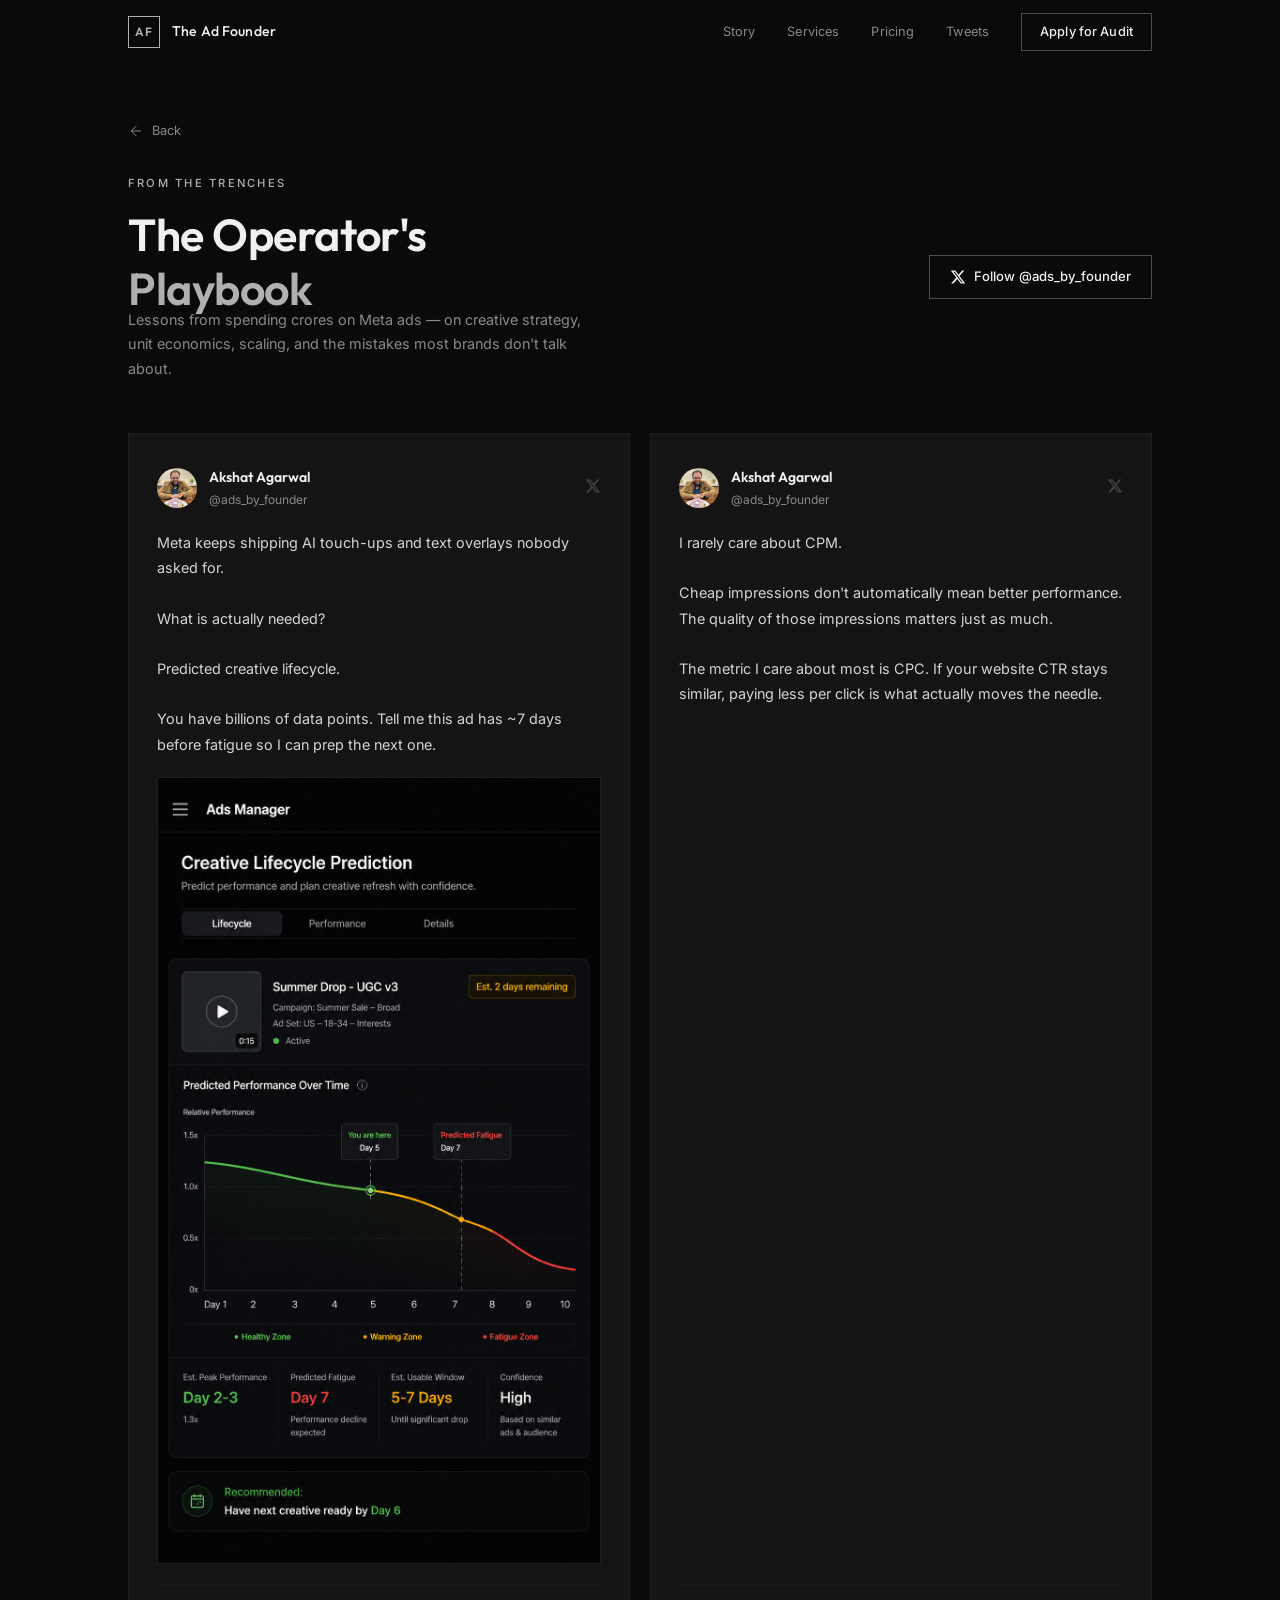
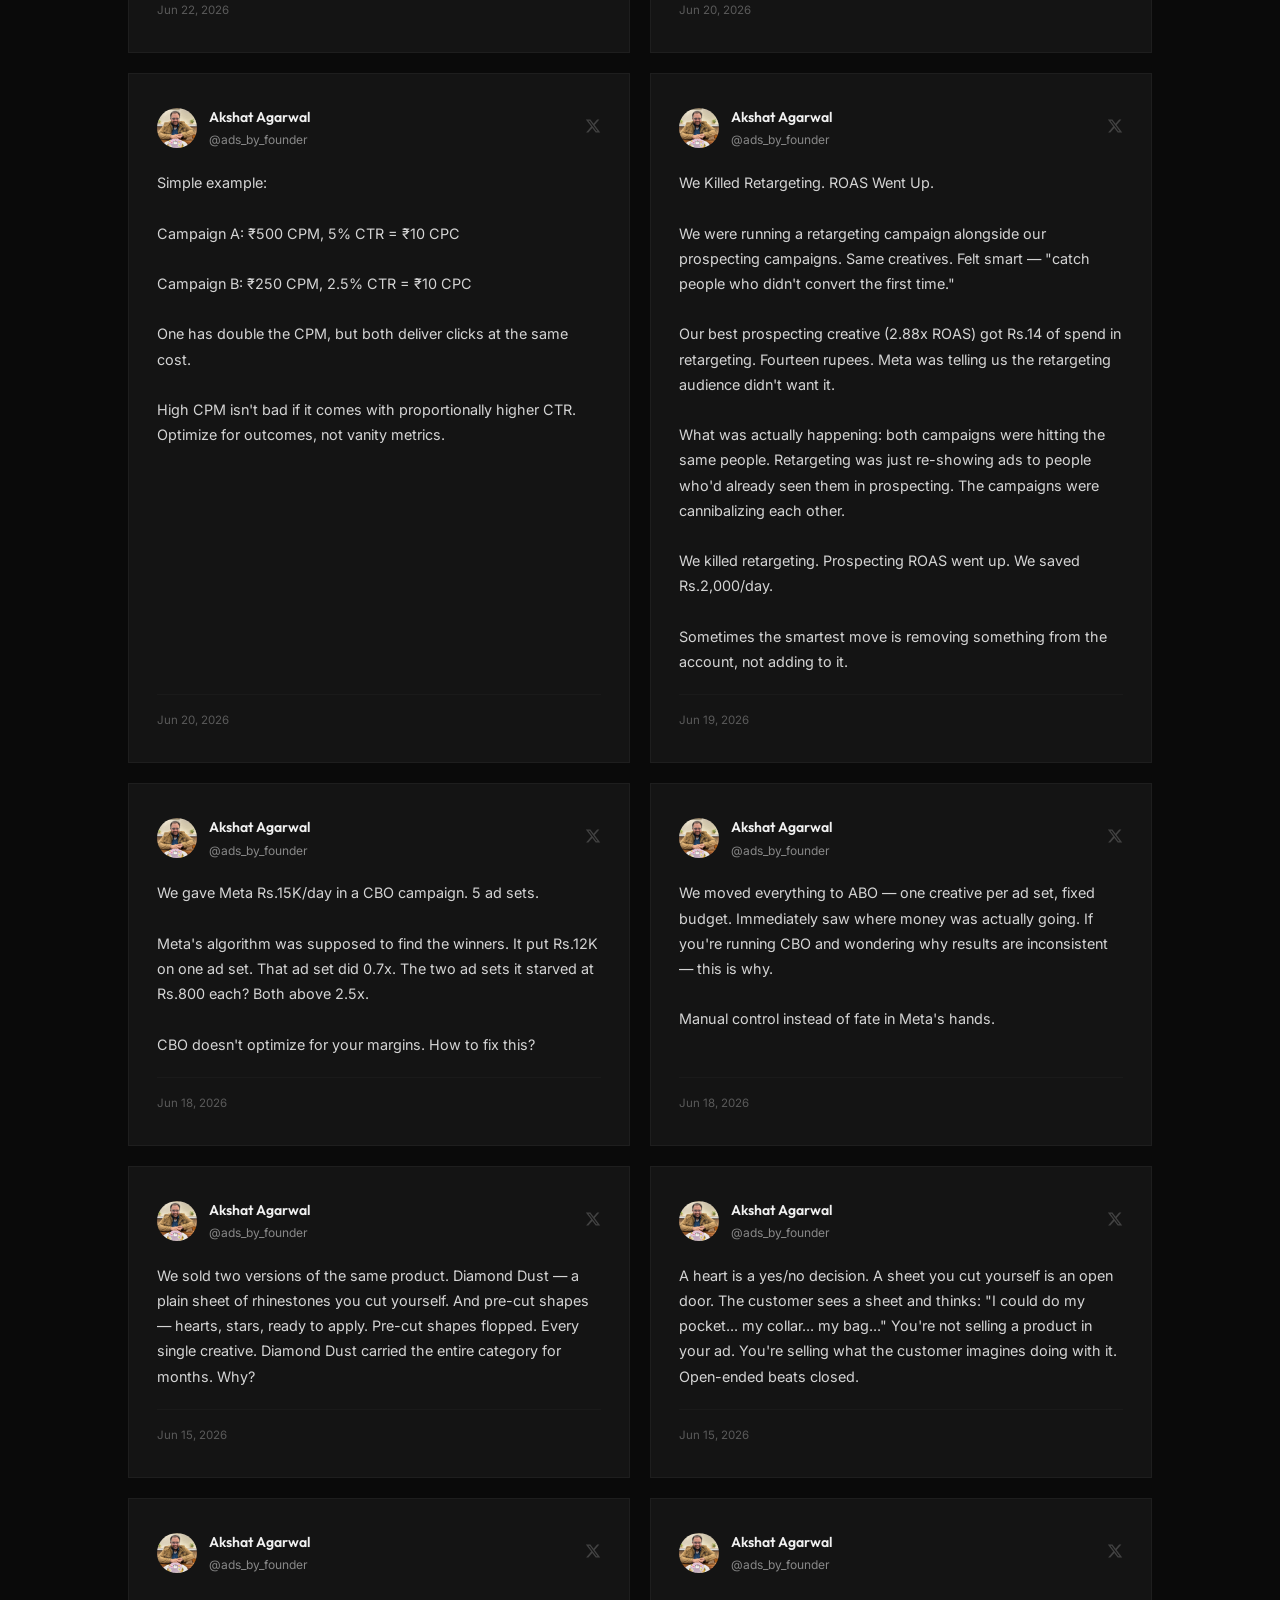
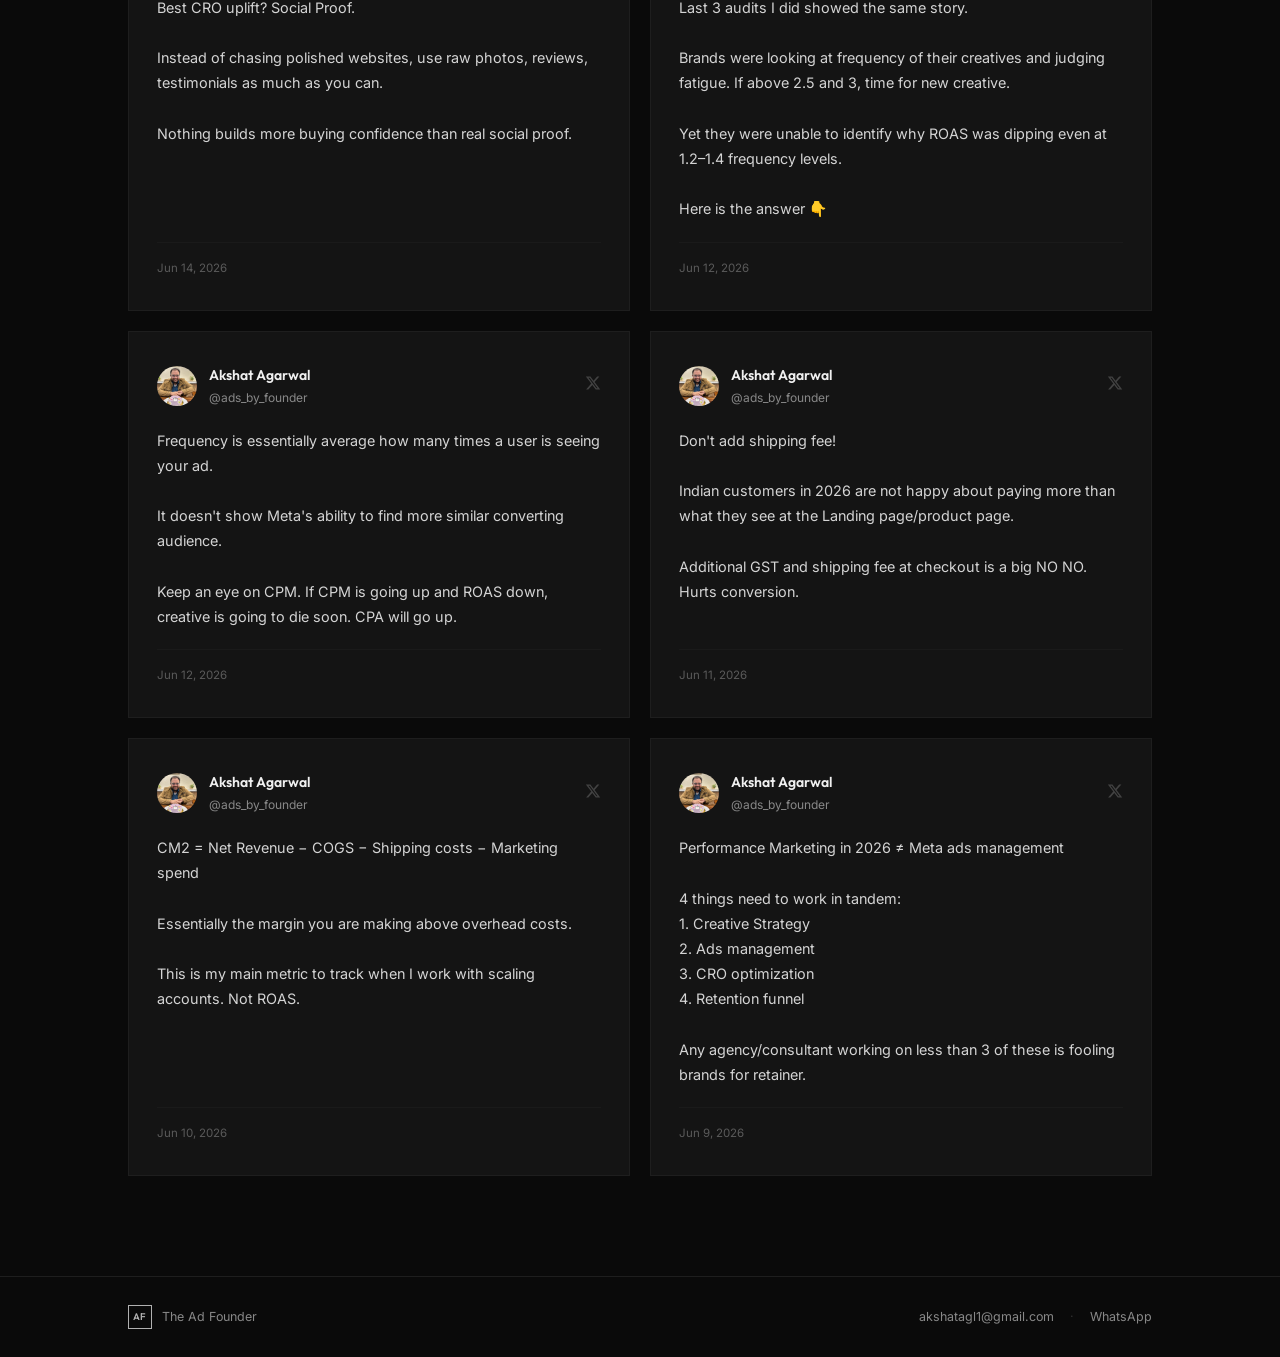
==== commit 0320dd97: "Add files via upload" ====
--- a/tweets.html
+++ b/tweets.html
@@ -3,8 +3,8 @@
 <head>
     <meta charset="UTF-8">
     <meta name="viewport" content="width=device-width, initial-scale=1.0">
-    <title>Tweets — The Ad Founder</title>
-    <meta name="description" content="Operator insights on Meta ads, D2C growth, and performance marketing — straight from the trenches.">
+    <title>Playbook — The Ad Founder</title>
+    <meta name="description" content="Lessons from spending crores on Meta ads — creative strategy, unit economics, scaling frameworks, and the mistakes most D2C brands don't talk about.">
     <link rel="preconnect" href="https://fonts.googleapis.com">
     <link rel="preconnect" href="https://fonts.gstatic.com" crossorigin>
     <link href="https://fonts.googleapis.com/css2?family=Inter:wght@300;400;500;600;700&family=Outfit:wght@300;400;500;600;700&display=swap" rel="stylesheet">
@@ -215,8 +215,9 @@
 
             <div class="tweets-header">
                 <div class="tweets-header-left">
-                    <p class="section-tag">Operator's Log</p>
-                    <h2 class="section-title">Tweets</h2>
+                    <p class="section-tag">From The Trenches</p>
+                    <h2 class="section-title">The Operator's <br><span class="text-silver">Playbook</span></h2>
+                    <p style="font-size: 0.9rem; color: var(--white-muted); max-width: 480px; line-height: 1.7; margin-top: -8px;">Lessons from spending crores on Meta ads — on creative strategy, unit economics, scaling, and the mistakes most brands don't talk about.</p>
                 </div>
                 <a href="https://x.com/ads_by_founder" target="_blank" class="tweets-follow">
                     <svg viewBox="0 0 24 24" fill="currentColor"><path d="M18.244 2.25h3.308l-7.227 8.26 8.502 11.24H16.17l-5.214-6.817L4.99 21.75H1.68l7.73-8.835L1.254 2.25H8.08l4.713 6.231zm-1.161 17.52h1.833L7.084 4.126H5.117z"/></svg>
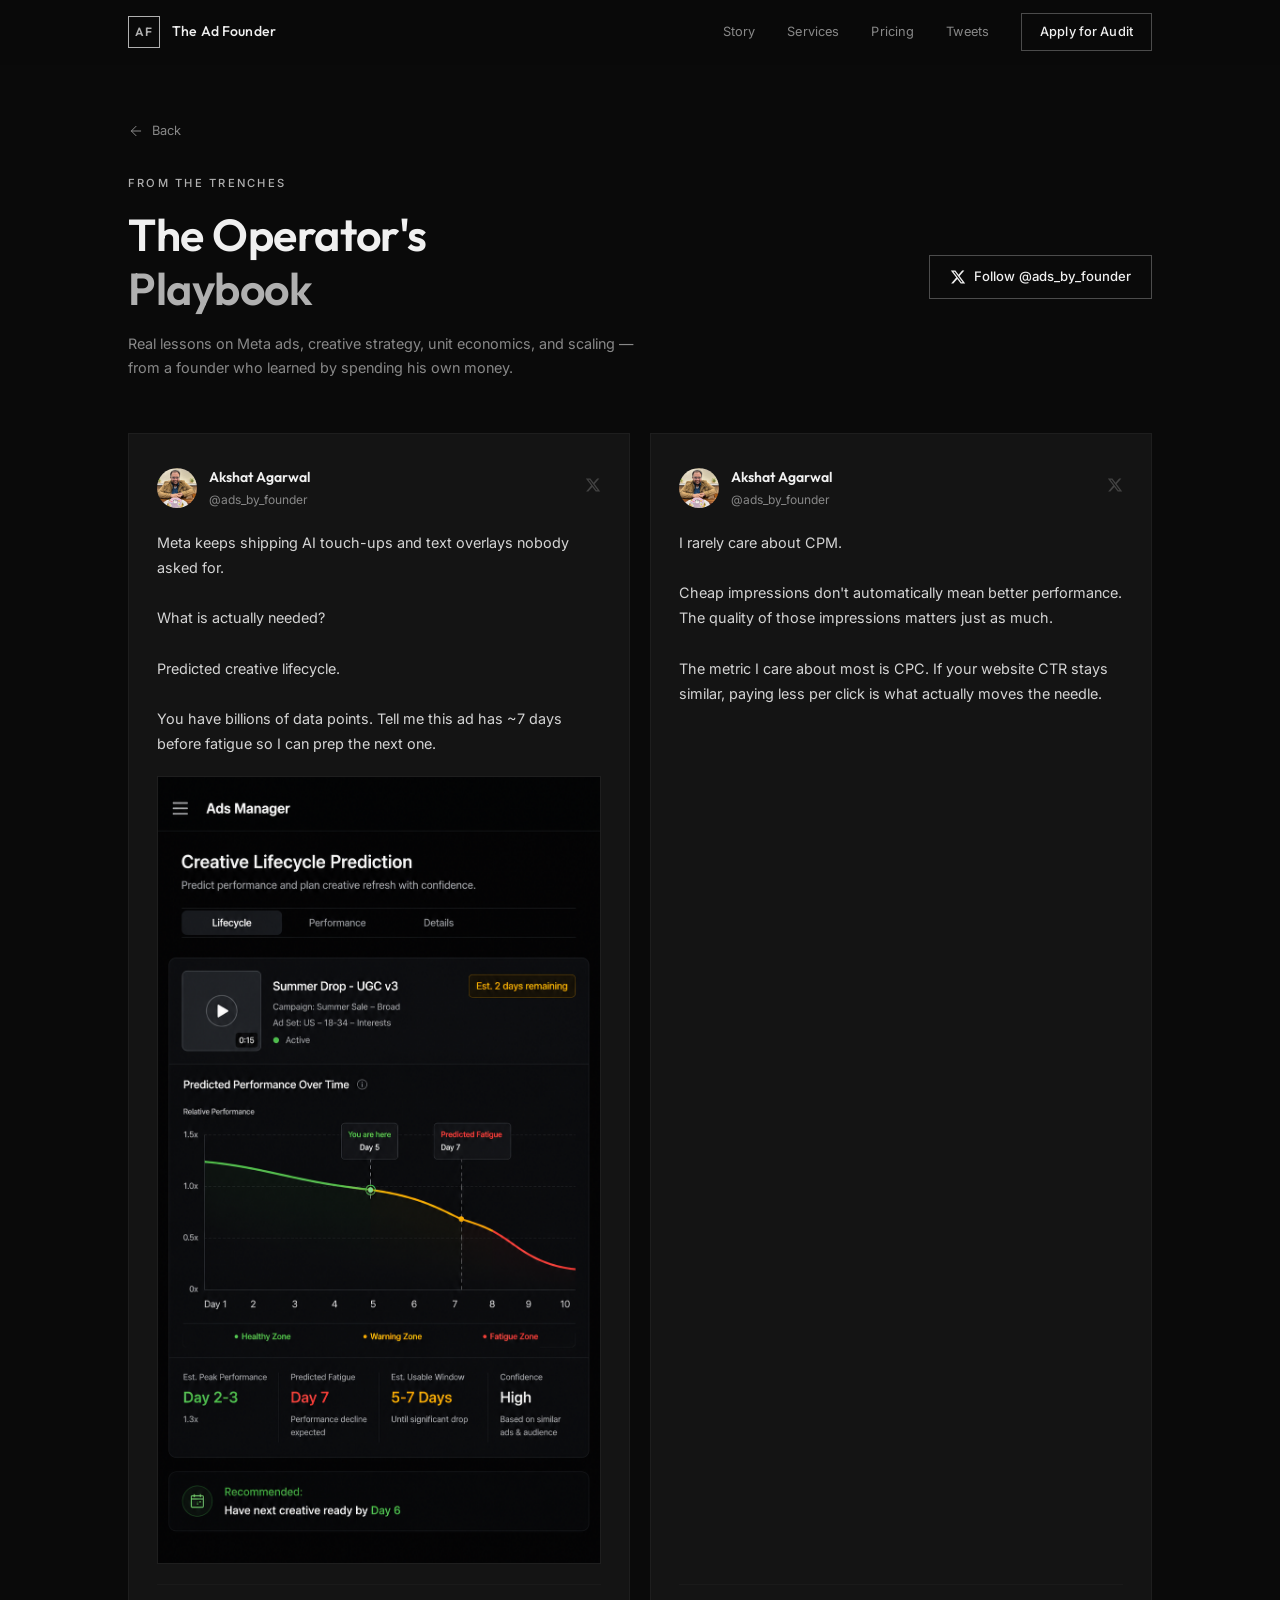
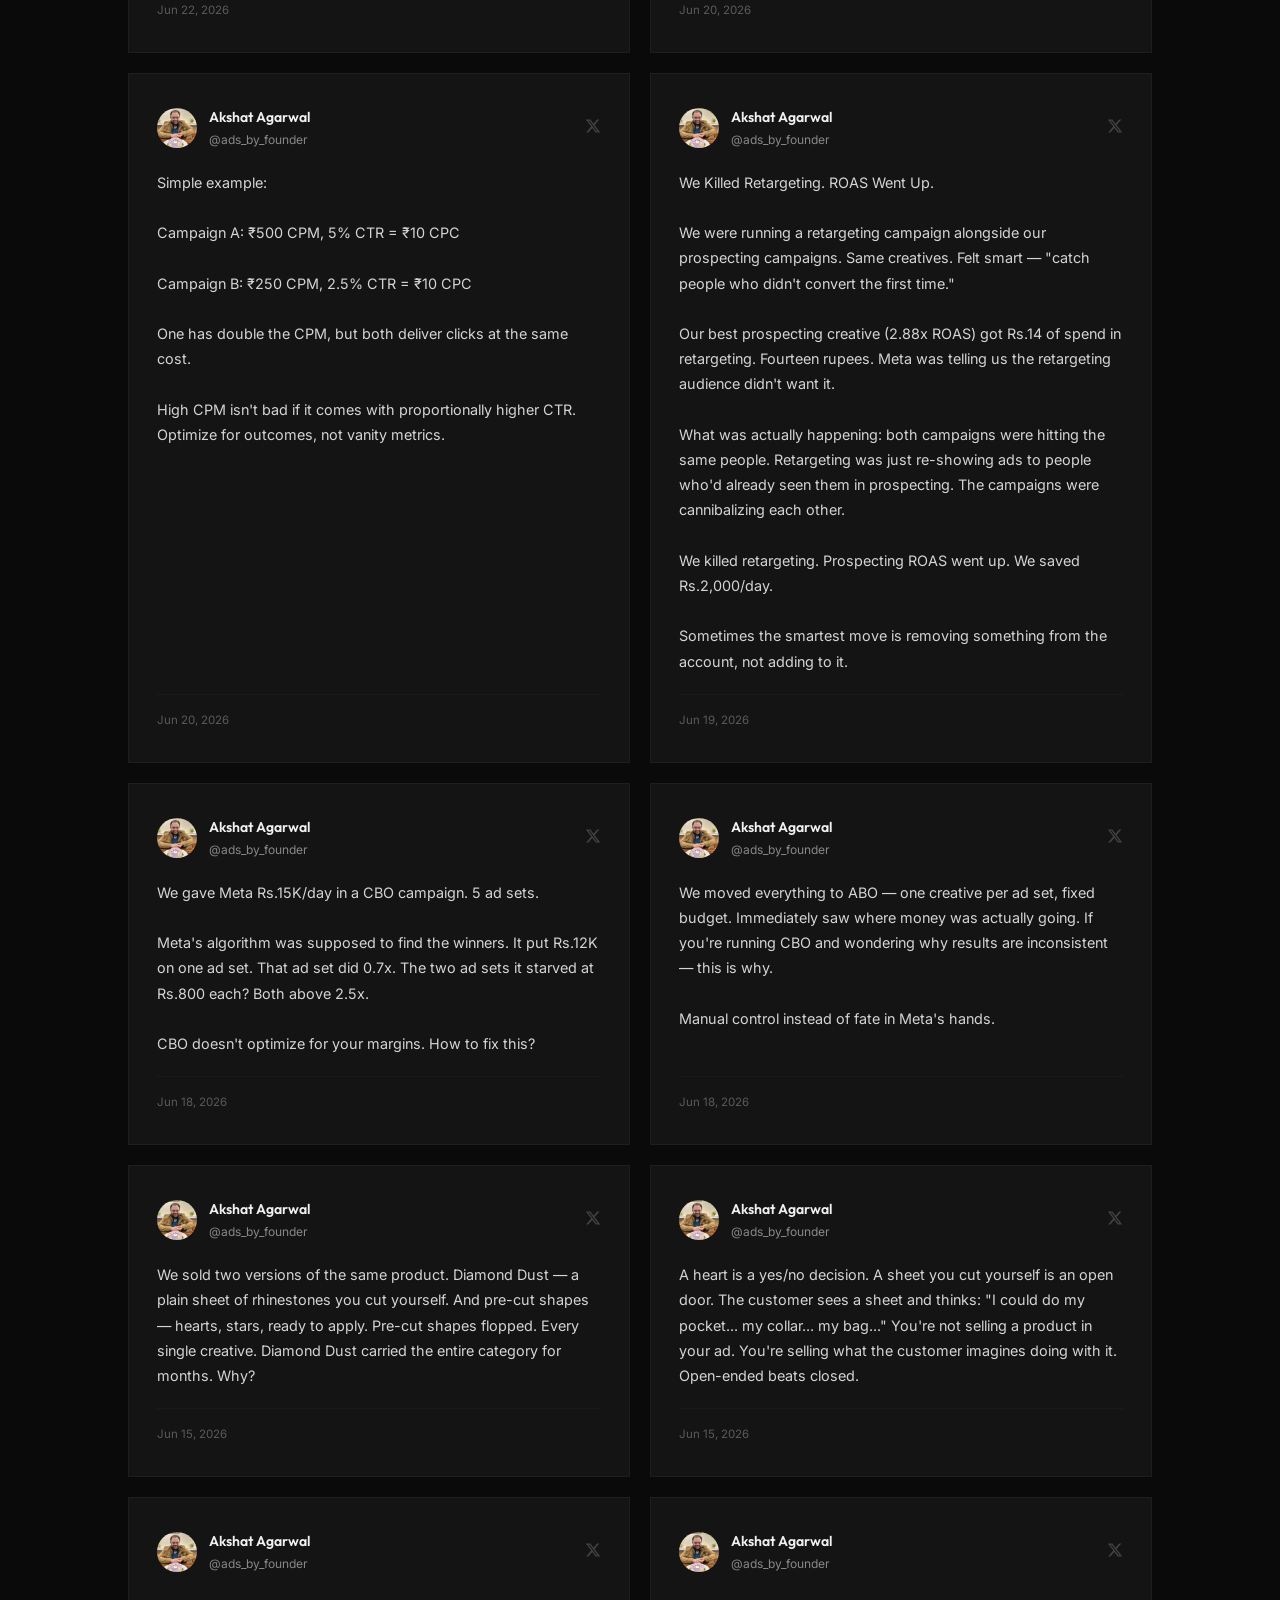
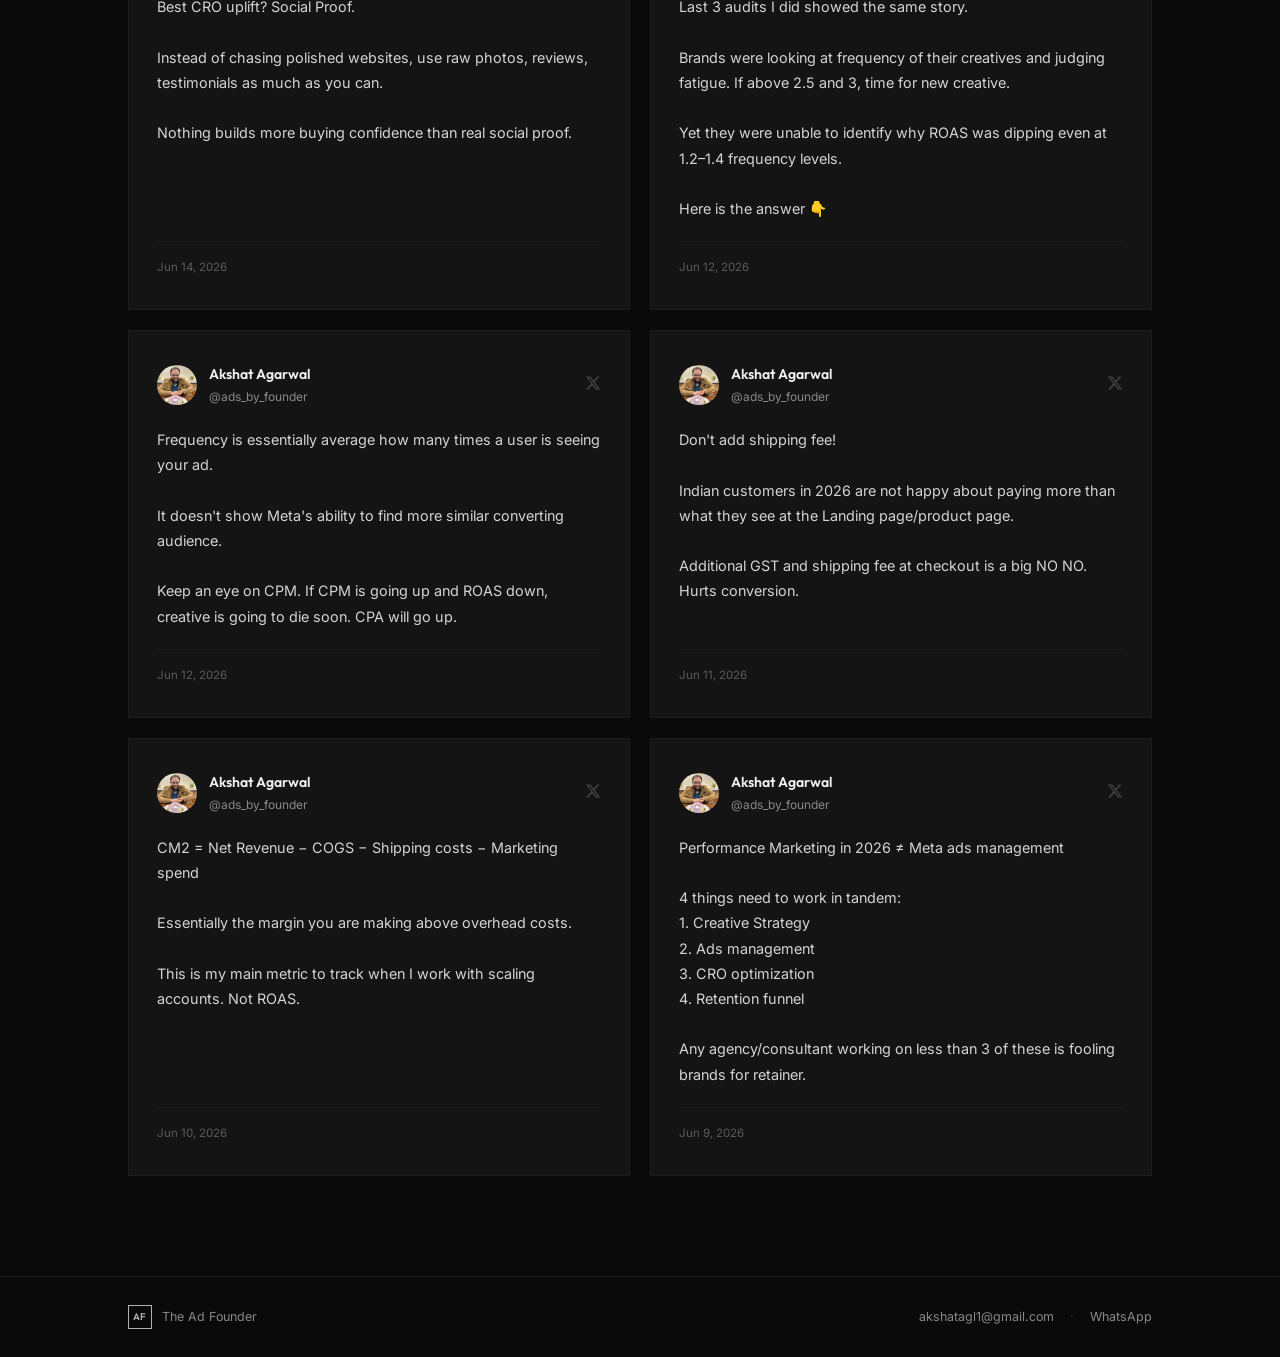
==== commit 7ac59505: "Add files via upload" ====
--- a/tweets.html
+++ b/tweets.html
@@ -217,7 +217,7 @@
                 <div class="tweets-header-left">
                     <p class="section-tag">From The Trenches</p>
                     <h2 class="section-title">The Operator's <br><span class="text-silver">Playbook</span></h2>
-                    <p style="font-size: 0.9rem; color: var(--white-muted); max-width: 480px; line-height: 1.7; margin-top: -8px;">Lessons from spending crores on Meta ads — on creative strategy, unit economics, scaling, and the mistakes most brands don't talk about.</p>
+                    <p style="font-size: 0.9rem; color: var(--white-muted); max-width: 520px; line-height: 1.7; margin-top: 16px;">Real lessons on Meta ads, creative strategy, unit economics, and scaling — from a founder who learned by spending his own money.</p>
                 </div>
                 <a href="https://x.com/ads_by_founder" target="_blank" class="tweets-follow">
                     <svg viewBox="0 0 24 24" fill="currentColor"><path d="M18.244 2.25h3.308l-7.227 8.26 8.502 11.24H16.17l-5.214-6.817L4.99 21.75H1.68l7.73-8.835L1.254 2.25H8.08l4.713 6.231zm-1.161 17.52h1.833L7.084 4.126H5.117z"/></svg>
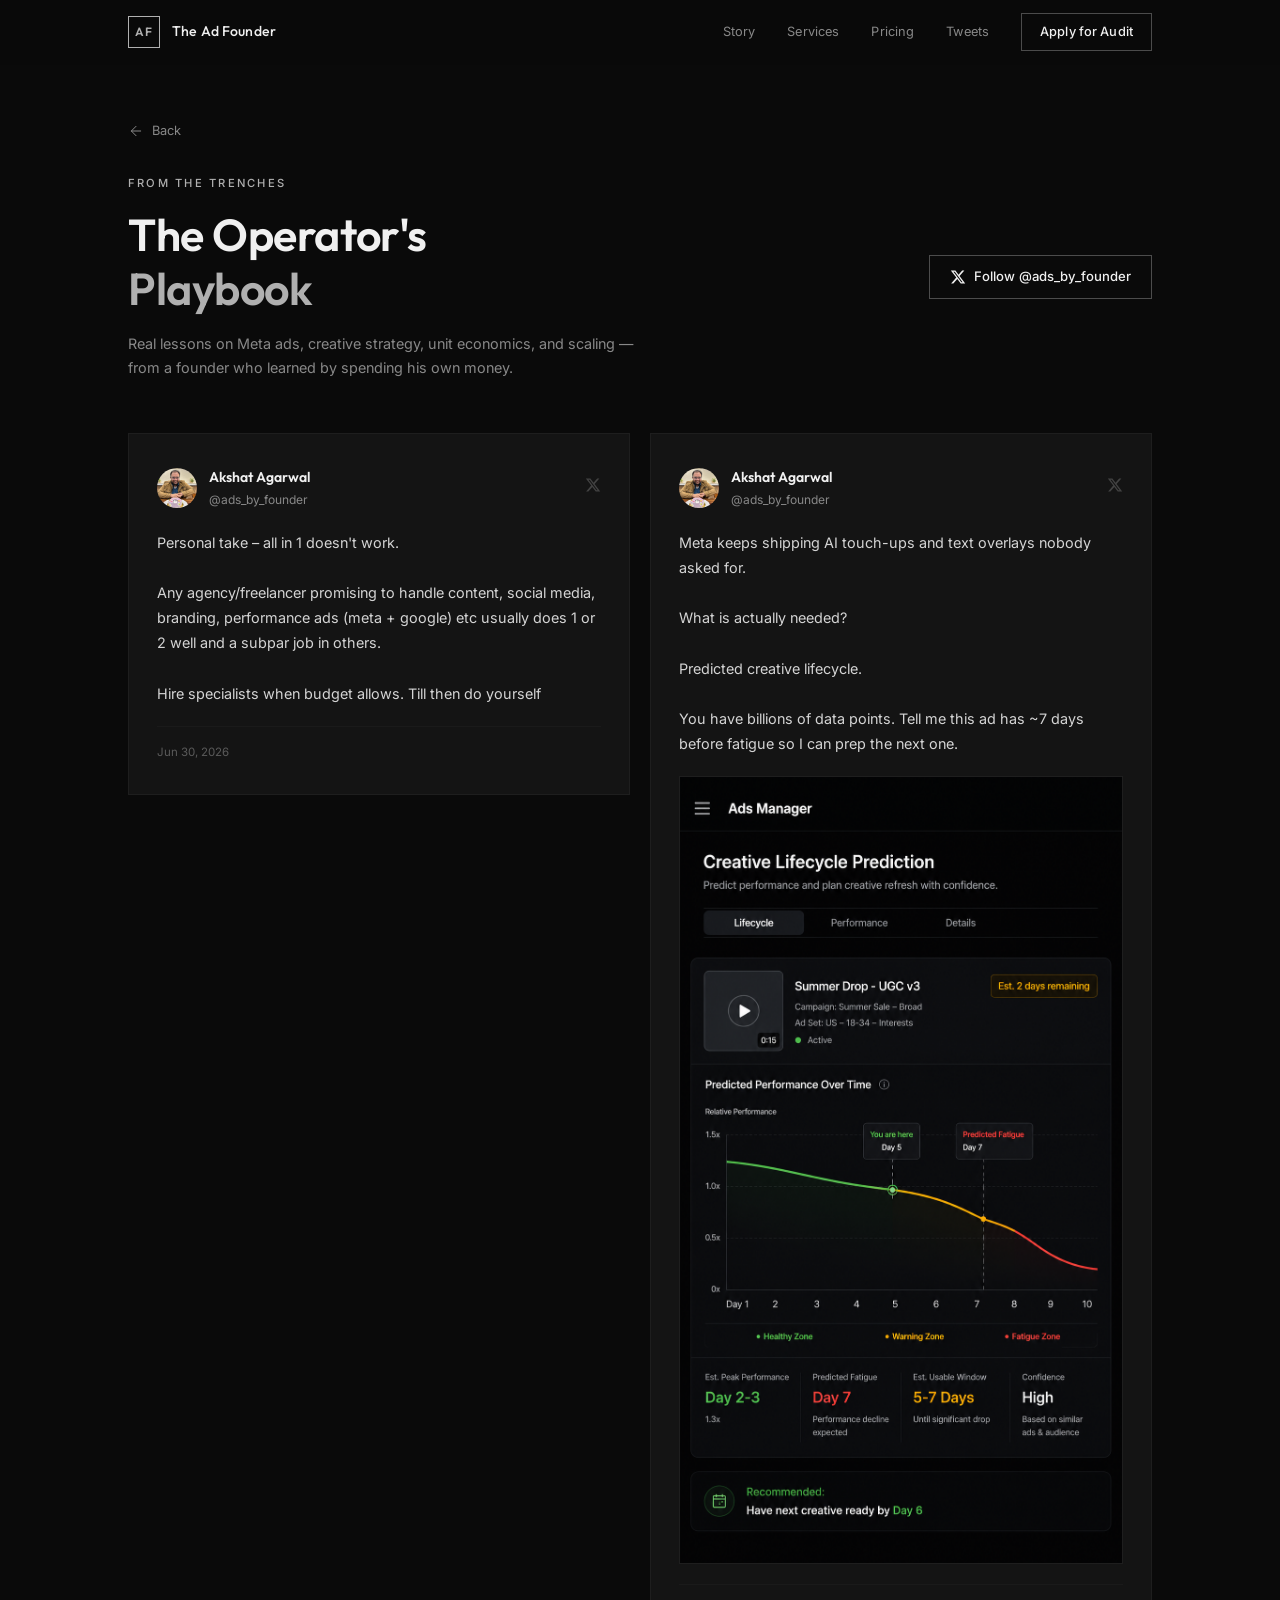
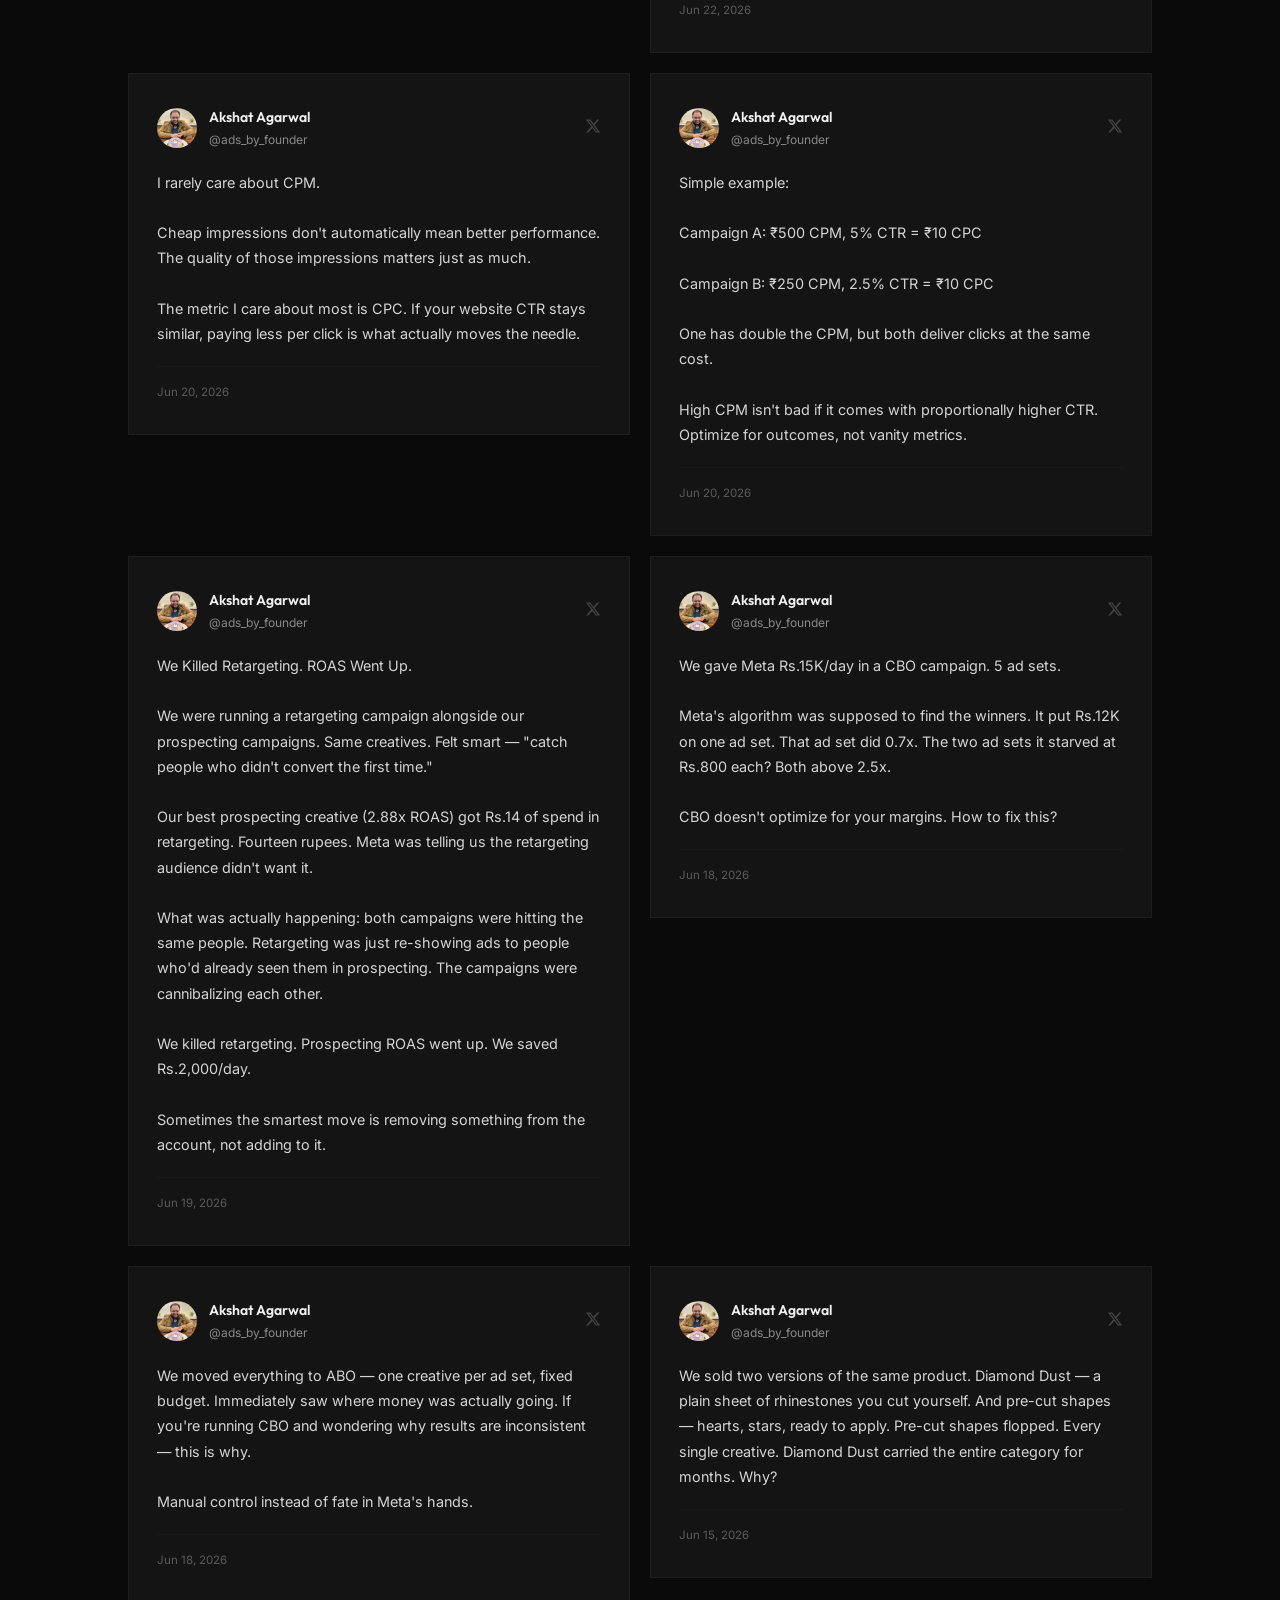
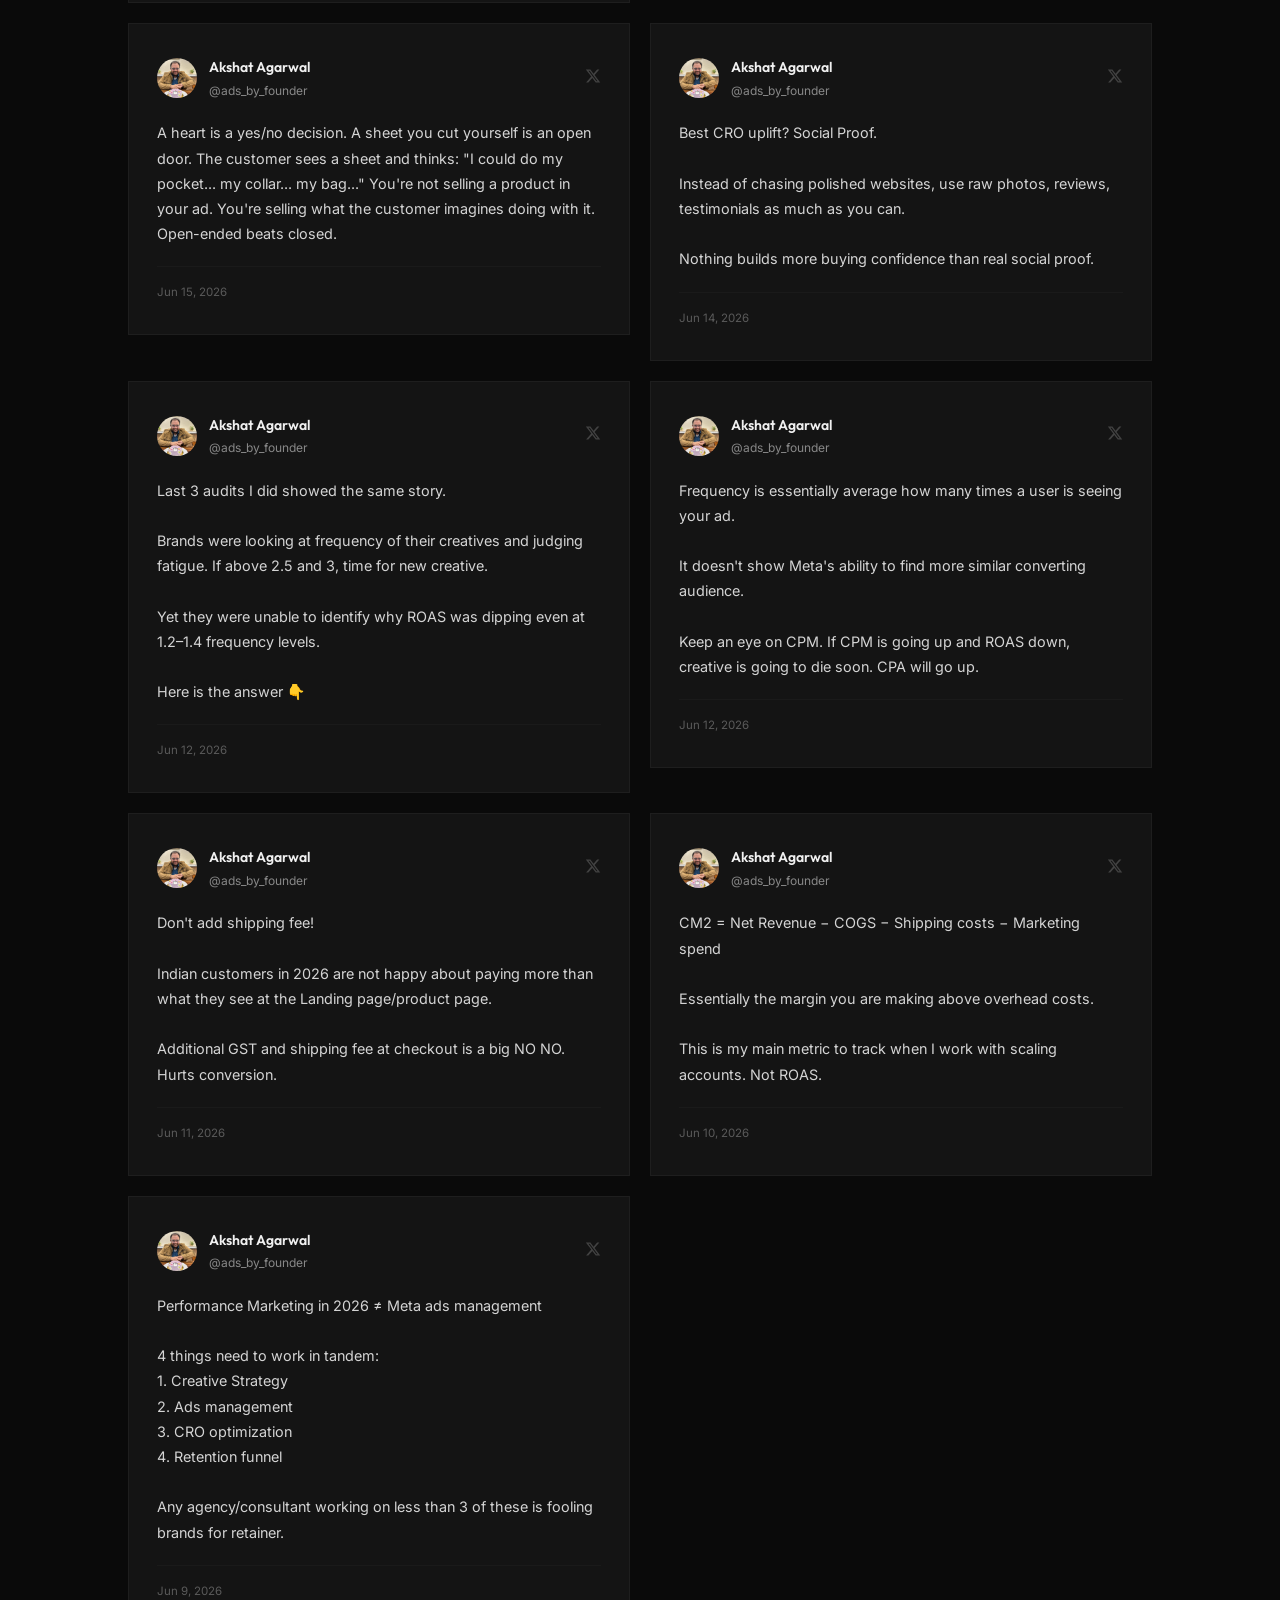
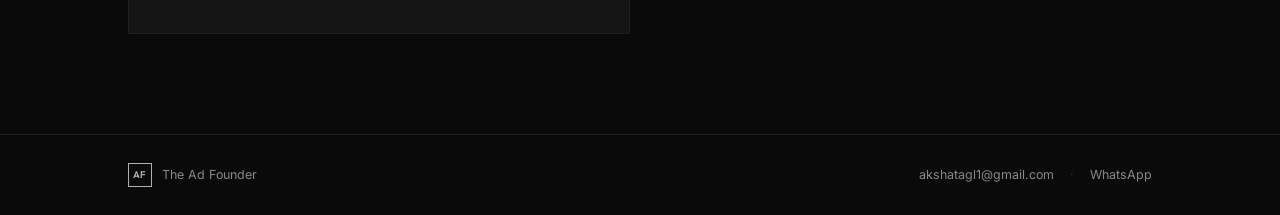
==== commit 540b35e6: "Add files via upload" ====
--- a/tweets.html
+++ b/tweets.html
@@ -60,6 +60,7 @@
             grid-template-columns: 1fr 1fr;
             gap: 20px;
             max-width: 100%;
+            align-items: start;
         }
 
         .tweet-card {
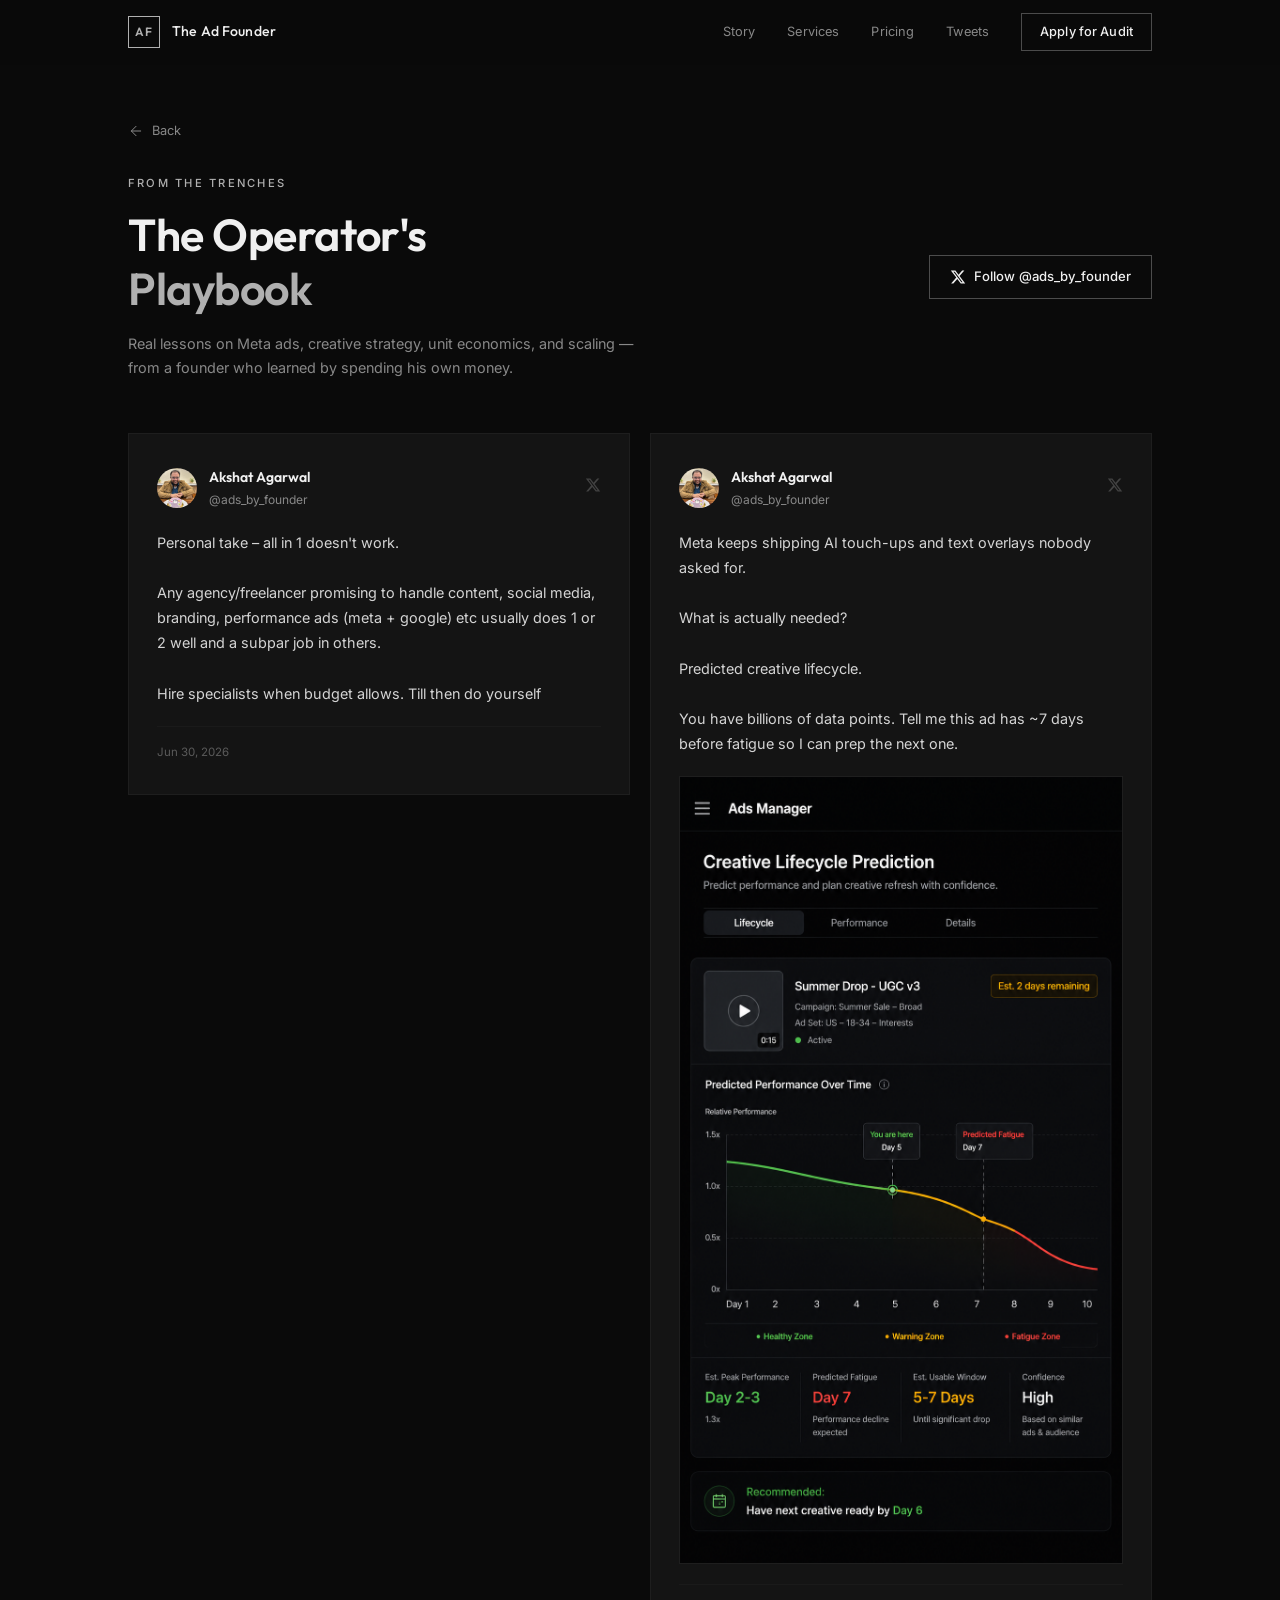
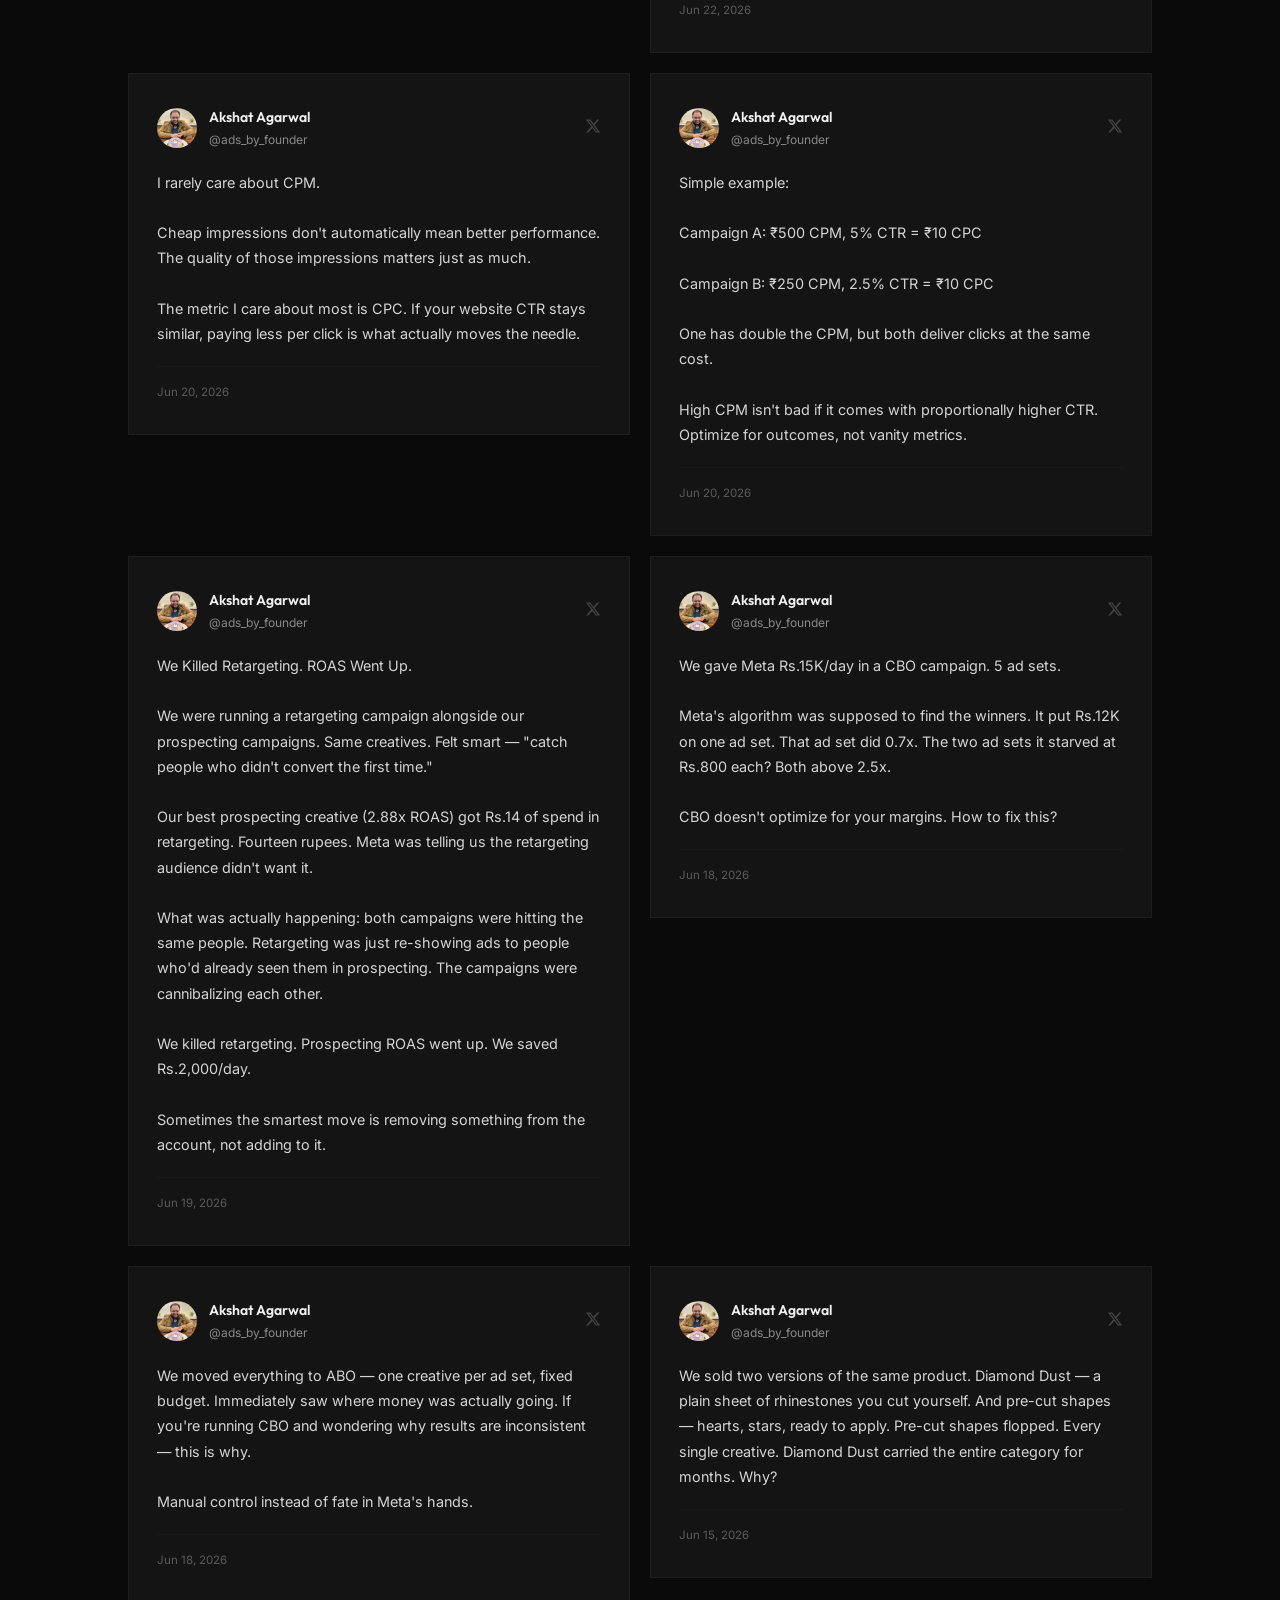
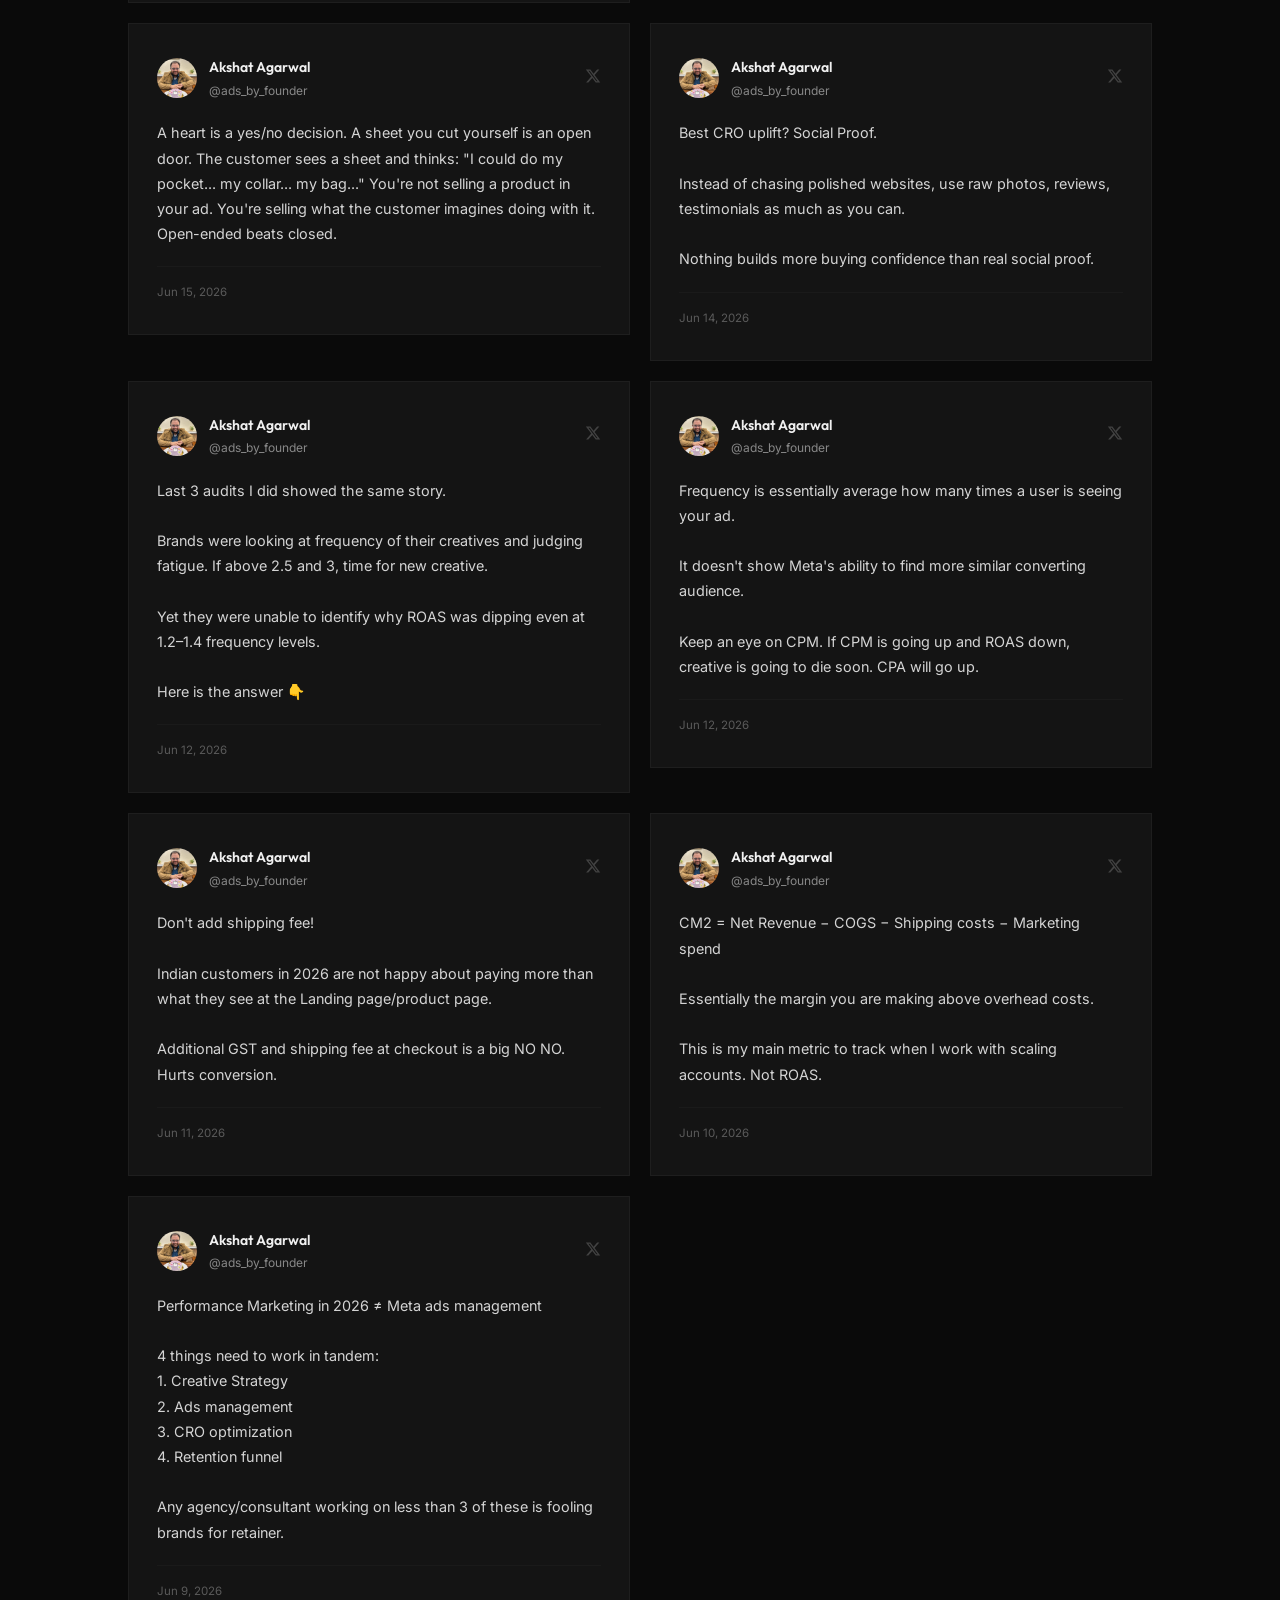
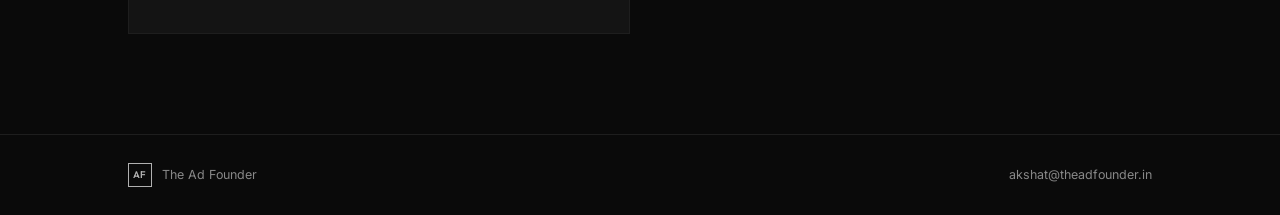
==== commit bd5bda26: "Sync local site: native form, Meta Pixel, Playbook page, tweet queue Brings GitHub back in line with" ====
--- a/tweets.html
+++ b/tweets.html
@@ -238,9 +238,7 @@
                 <span class="footer-brand">The Ad Founder</span>
             </div>
             <div class="footer-right">
-                <a href="mailto:akshatagl1@gmail.com">akshatagl1@gmail.com</a>
-                <span class="footer-divider">&middot;</span>
-                <a href="https://wa.me/919910093404">WhatsApp</a>
+                <a href="mailto:akshat@theadfounder.in">akshat@theadfounder.in</a>
             </div>
         </div>
     </footer>
